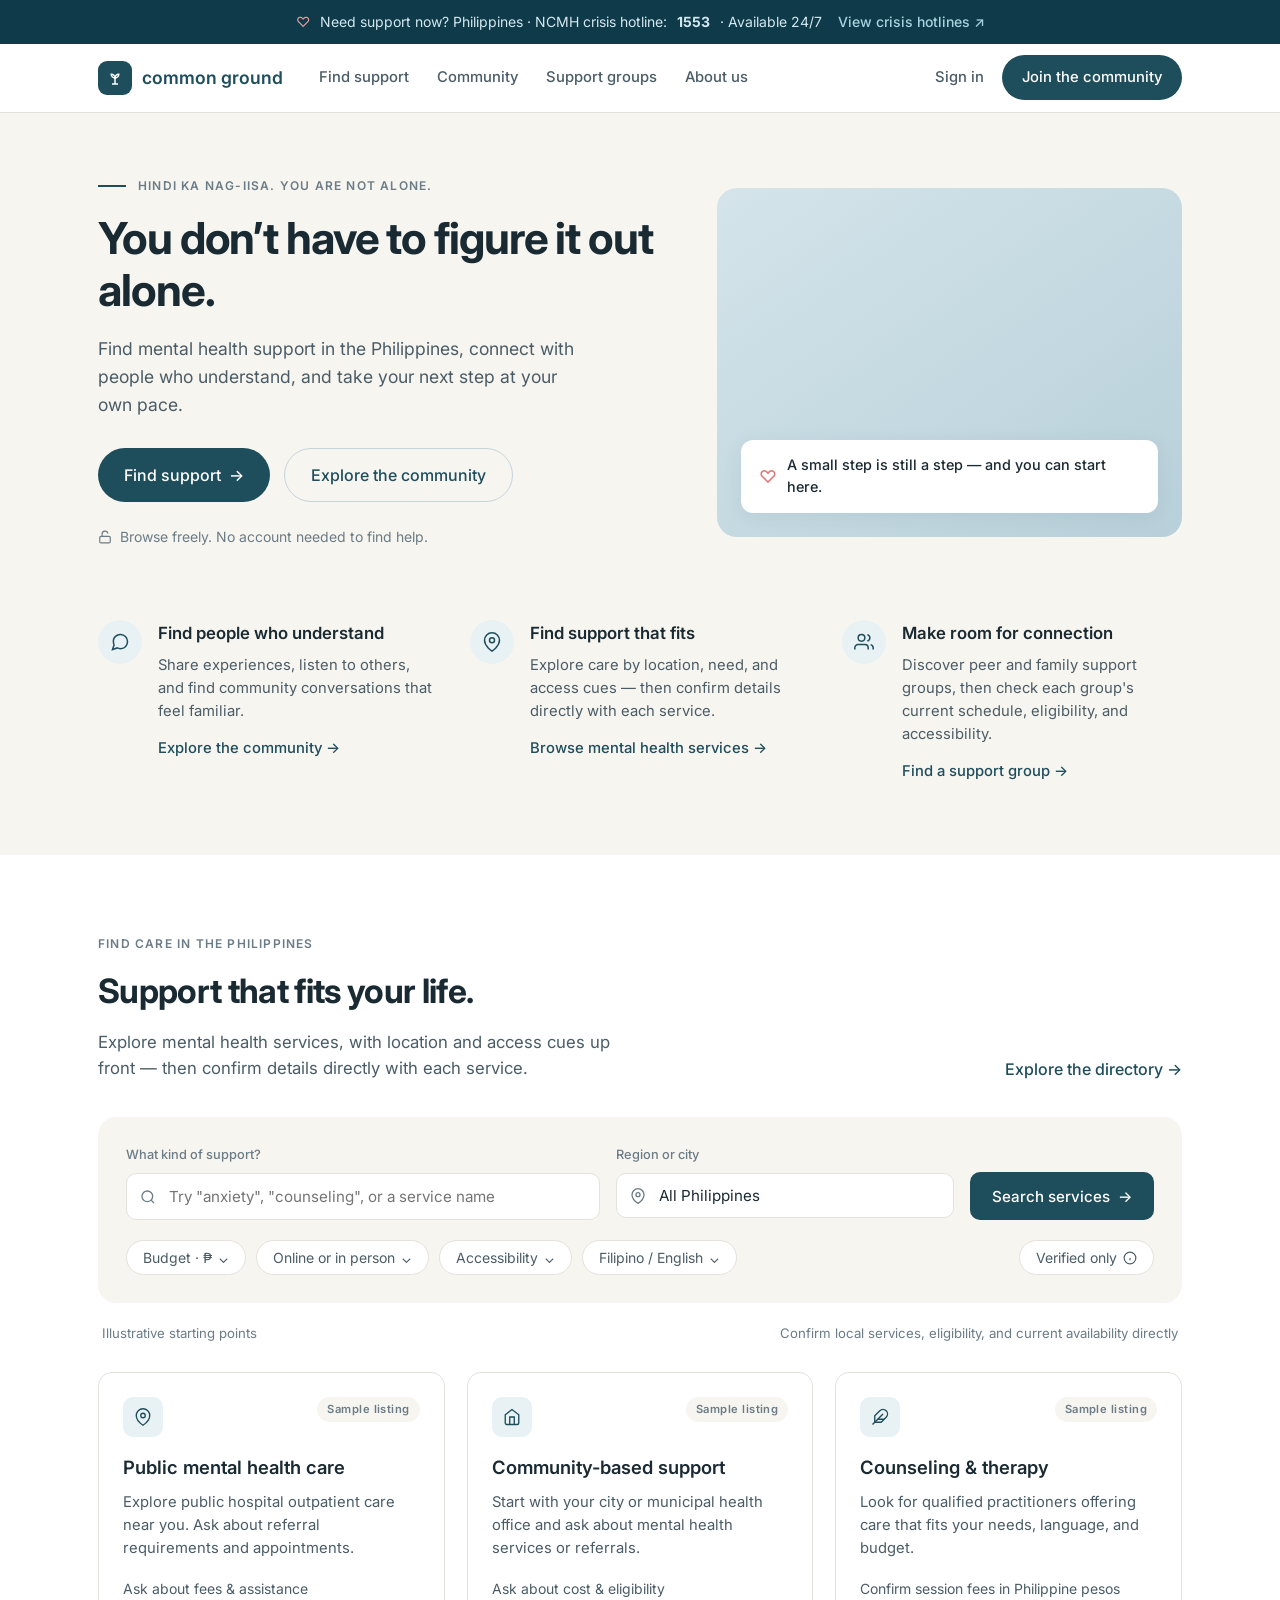
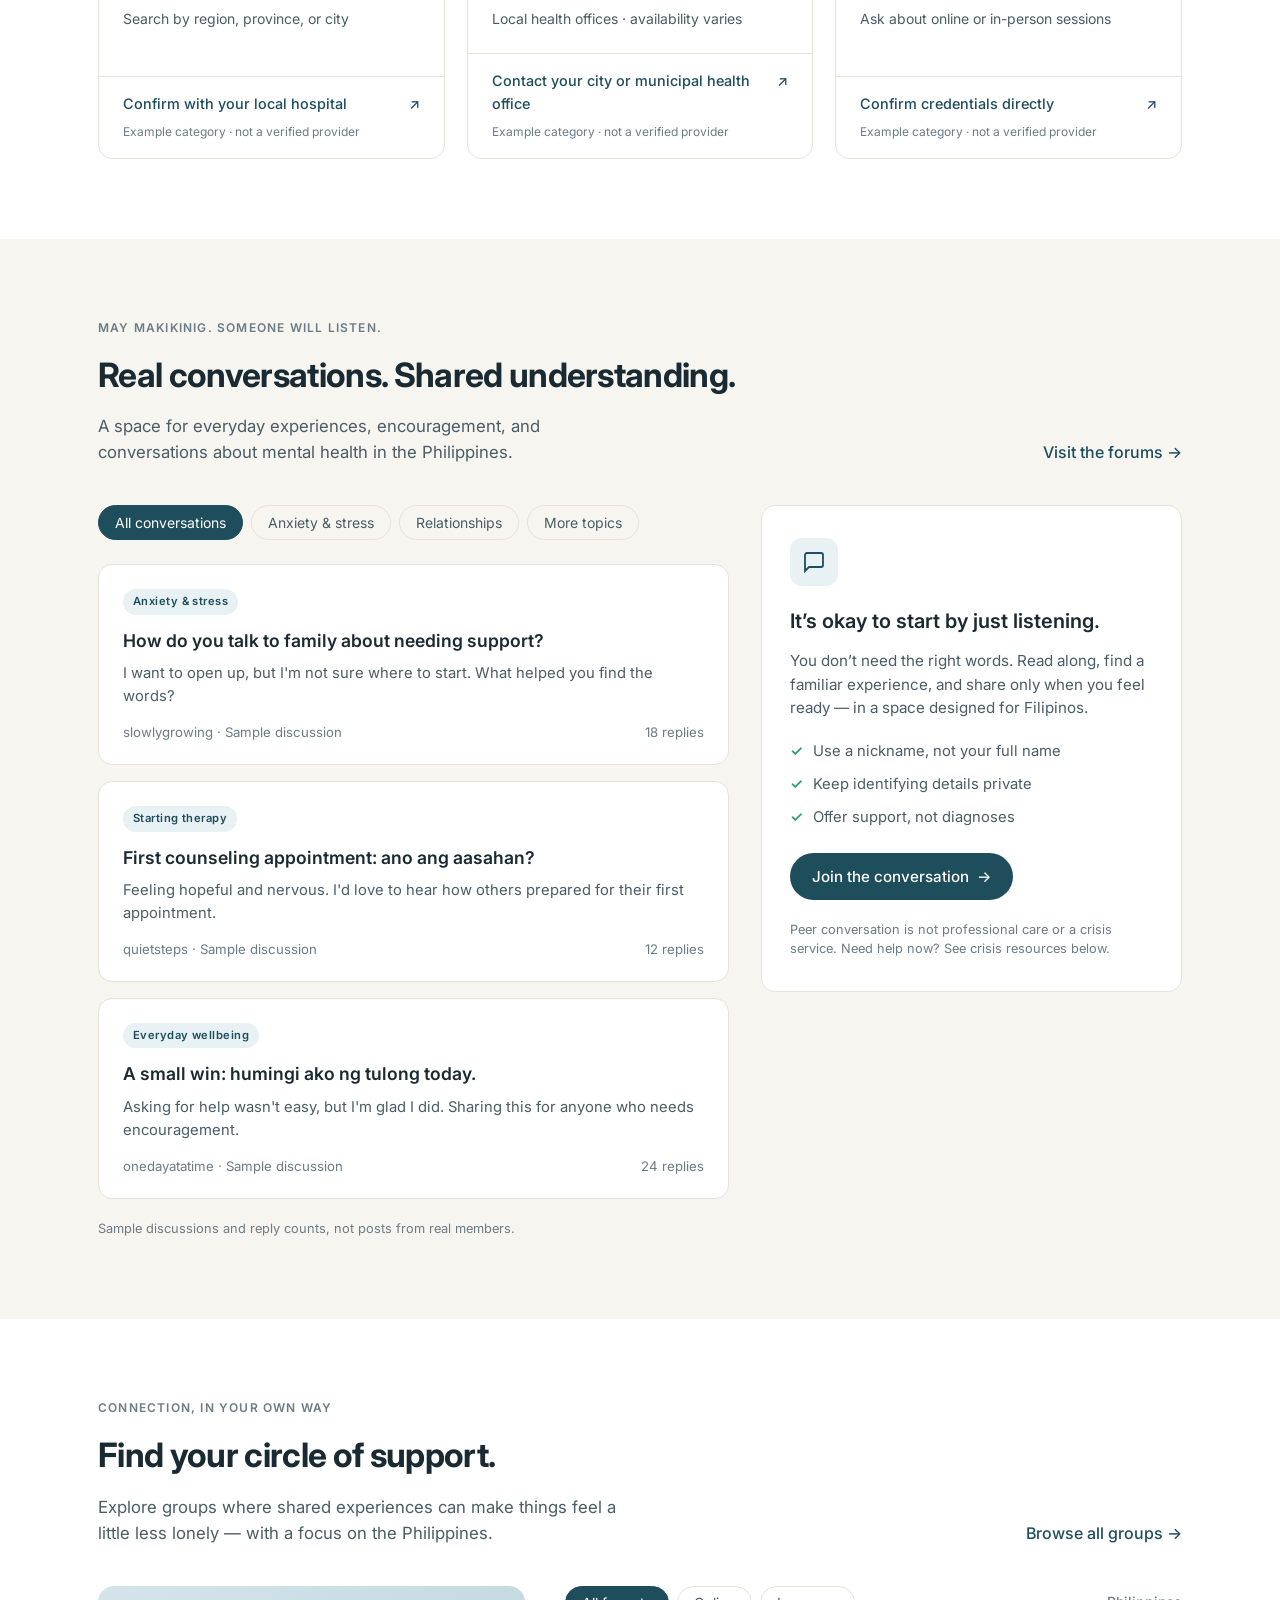
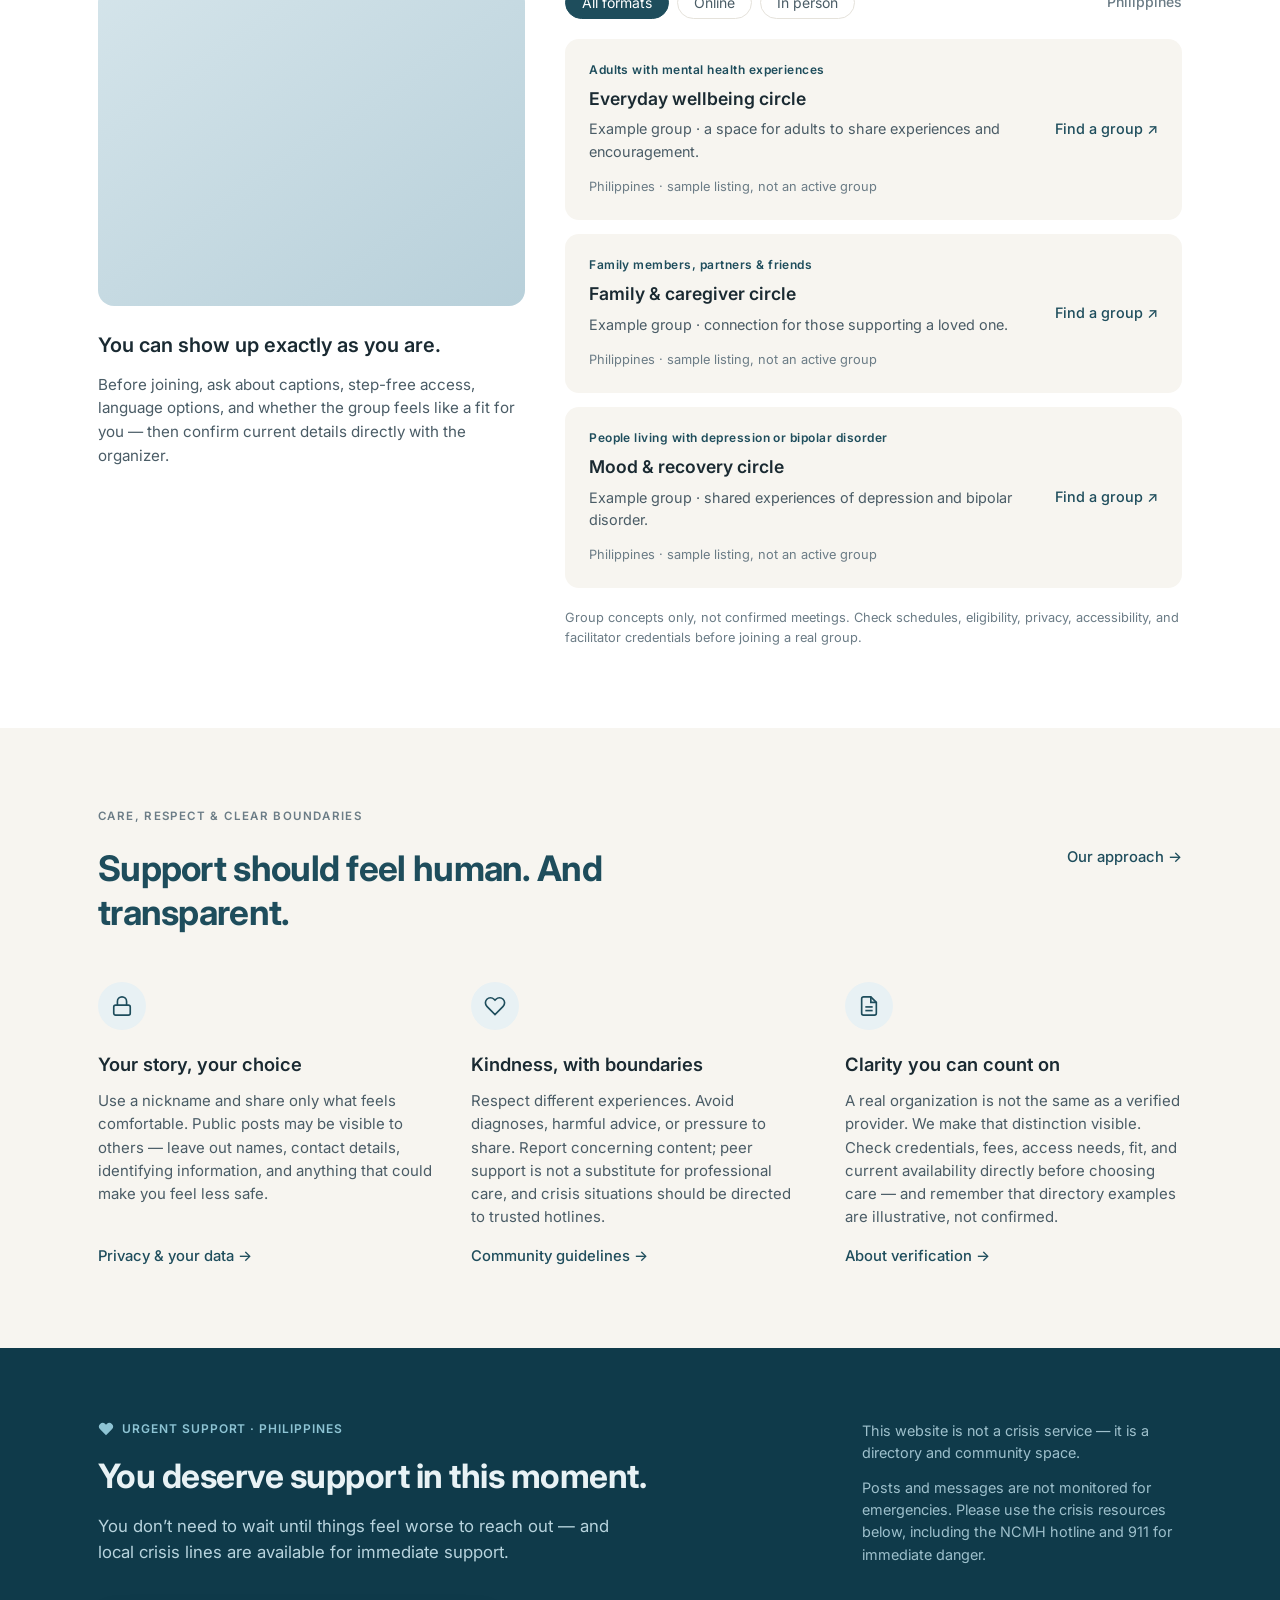
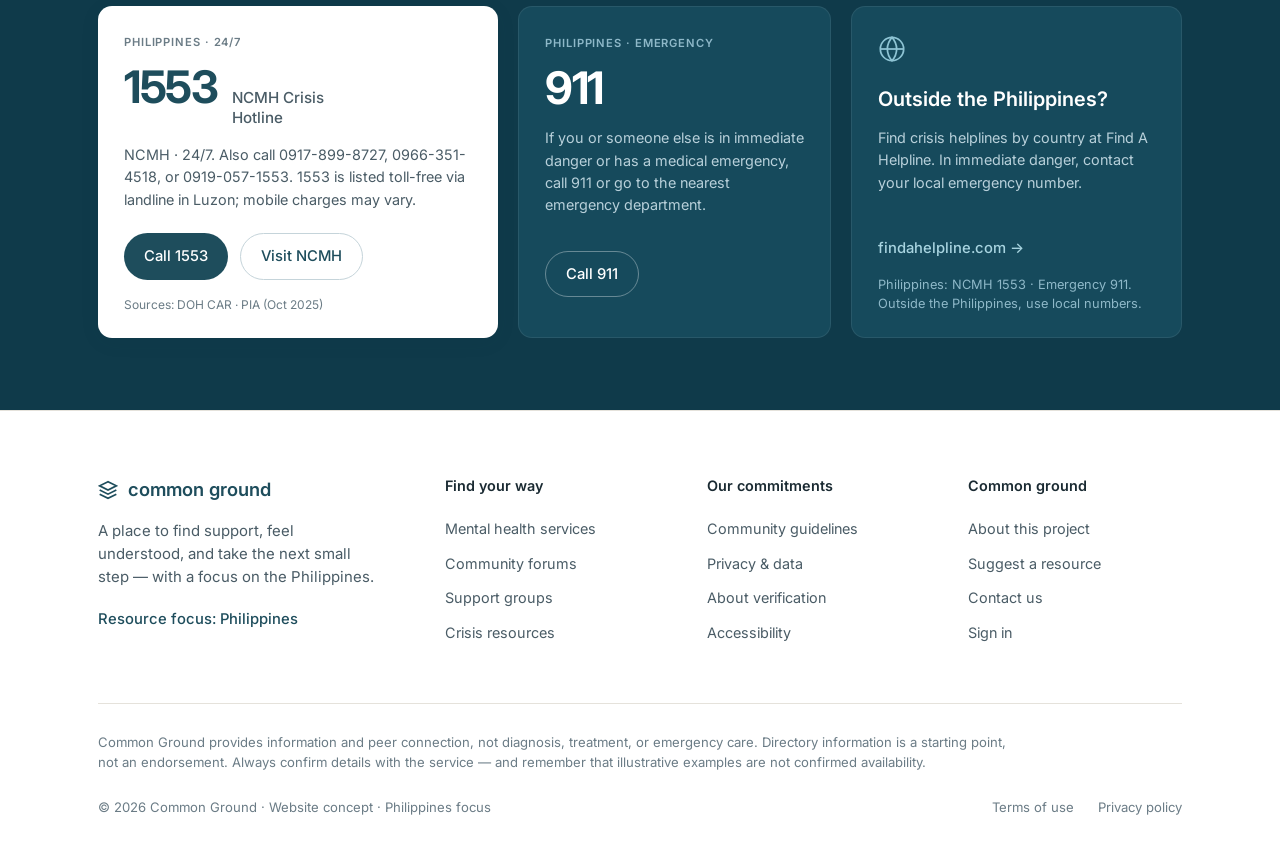
==== index.html @ 6ef9588d "Add files via upload" ====
<!DOCTYPE html>
<html lang="en">
<head>
  <meta charset="UTF-8">
  <meta name="viewport" content="width=device-width, initial-scale=1.0">
  <title>Common Ground – Mental Health Support in the Philippines</title>
  <link rel="preconnect" href="https://fonts.googleapis.com">
  <link rel="preconnect" href="https://fonts.gstatic.com" crossorigin>
  <link href="https://fonts.googleapis.com/css2?family=Inter:wght@400;500;600;700&display=swap" rel="stylesheet">
  <link rel="stylesheet" href="styles.css">
</head>
<body>

  <!-- Top Crisis Banner -->
  <div class="top-banner">
    <span class="heart-icon">♡</span>
    Need support now? Philippines · NCMH crisis hotline: <strong>1553</strong> · Available 24/7
    <a href="#crisis">View crisis hotlines ↗</a>
  </div>

  <!-- Navigation -->
  <header class="navbar">
    <div class="container nav-container">
      <div class="nav-left">
        <a href="#" class="brand">
          <div class="brand-logo">
            <svg width="18" height="18" viewBox="0 0 24 24" fill="none" stroke="white" stroke-width="2">
              <path d="M12 20v-8"/>
              <path d="M12 12c-3 0-5-2.5-5-5 2.5 0 5 2 5 5Z"/>
              <path d="M12 12c3 0 5-2.5 5-5-2.5 0-5 2-5 5Z"/>
              <path d="M8 20h8"/>
            </svg>
          </div>
          <span>common ground</span>
        </a>
        <nav class="nav-links">
          <a href="#support">Find support</a>
          <a href="#community">Community</a>
          <a href="#groups">Support groups</a>
          <a href="#about">About us</a>
        </nav>
      </div>
      <div class="nav-actions">
        <a href="#signin" class="sign-in-link">Sign in</a>
        <a href="#join" class="btn btn-primary">Join the community</a>
      </div>
    </div>
  </header>

  <!-- Hero -->
  <section class="section-cream">
    <div class="container">
      <div class="hero">
        <div class="hero-content">
          <div class="eyebrow-with-line">
            <span class="eyebrow-line"></span>
            HINDI KA NAG-IISA. YOU ARE NOT ALONE.
          </div>
          <h1 class="hero-title">You don’t have to figure it out alone.</h1>
          <p class="hero-subtitle">
            Find mental health support in the Philippines, connect with people who understand, and take your next step at your own pace.
          </p>
          <div class="hero-buttons">
            <a href="#support" class="btn btn-primary btn-large">Find support <span>→</span></a>
            <a href="#community" class="btn btn-ghost btn-large">Explore the community</a>
          </div>
          <div class="privacy-note">
            <svg width="14" height="14" viewBox="0 0 24 24" fill="none" stroke="currentColor" stroke-width="2">
              <rect x="3" y="11" width="18" height="11" rx="2"/>
              <path d="M7 11V7a5 5 0 0 1 9.9-1"/>
            </svg>
            Browse freely. No account needed to find help.
          </div>
        </div>
        <div class="hero-visual">
          <div class="hero-image-wrapper">
            <div class="hero-image-placeholder"></div>
            <div class="floating-badge">
              <span class="badge-heart">♡</span>
              A small step is still a step — and you can start here.
            </div>
          </div>
        </div>
      </div>

      <!-- 3 Feature Pillars -->
      <div class="features-grid">
        <div class="feature-item">
          <div class="circle-icon">
            <svg width="20" height="20" viewBox="0 0 24 24" fill="none" stroke="currentColor" stroke-width="1.8">
              <path d="M21 11.5a8.38 8.38 0 0 1-.9 3.8 8.5 8.5 0 0 1-7.6 4.7 8.38 8.38 0 0 1-3.8-.9L3 21l1.9-5.7a8.38 8.38 0 0 1-.9-3.8 8.5 8.5 0 0 1 4.7-7.6 8.38 8.38 0 0 1 3.8-.9h.5a8.48 8.48 0 0 1 8 8v.5z"/>
            </svg>
          </div>
          <div class="feature-text">
            <h3>Find people who understand</h3>
            <p>Share experiences, listen to others, and find community conversations that feel familiar.</p>
            <a href="#community" class="text-link">Explore the community →</a>
          </div>
        </div>
        <div class="feature-item">
          <div class="circle-icon">
            <svg width="20" height="20" viewBox="0 0 24 24" fill="none" stroke="currentColor" stroke-width="1.8">
              <path d="M21 10c0 7-9 13-9 13s-9-6-9-13a9 9 0 0 1 18 0z"/>
              <circle cx="12" cy="10" r="3"/>
            </svg>
          </div>
          <div class="feature-text">
            <h3>Find support that fits</h3>
            <p>Explore care by location, need, and access cues — then confirm details directly with each service.</p>
            <a href="#support" class="text-link">Browse mental health services →</a>
          </div>
        </div>
        <div class="feature-item">
          <div class="circle-icon">
            <svg width="20" height="20" viewBox="0 0 24 24" fill="none" stroke="currentColor" stroke-width="1.8">
              <path d="M17 21v-2a4 4 0 0 0-4-4H5a4 4 0 0 0-4 4v2"/>
              <circle cx="9" cy="7" r="4"/>
              <path d="M23 21v-2a4 4 0 0 0-3-3.87"/>
              <path d="M16 3.13a4 4 0 0 1 0 7.75"/>
            </svg>
          </div>
          <div class="feature-text">
            <h3>Make room for connection</h3>
            <p>Discover peer and family support groups, then check each group's current schedule, eligibility, and accessibility.</p>
            <a href="#groups" class="text-link">Find a support group →</a>
          </div>
        </div>
      </div>
    </div>
  </section>

  <!-- Care Directory -->
  <section class="care-directory-section" id="support">
    <div class="container">
      <div class="care-header">
        <div class="care-header-text">
          <span class="care-eyebrow">FIND CARE IN THE PHILIPPINES</span>
          <h2 class="care-title">Support that fits your life.</h2>
          <p class="care-subtitle">
            Explore mental health services, with location and access cues up front — then confirm details directly with each service.
          </p>
        </div>
        <a href="#directory" class="care-explore-link">Explore the directory →</a>
      </div>

      <div class="care-search-box">
        <form class="care-search-row">
          <div class="care-input-group">
            <label for="care-query">What kind of support?</label>
            <div class="care-input-wrapper">
              <svg class="care-icon" width="16" height="16" viewBox="0 0 24 24" fill="none" stroke="currentColor" stroke-width="2">
                <circle cx="11" cy="11" r="8"/><line x1="21" y1="21" x2="16.65" y2="16.65"/>
              </svg>
              <input type="text" id="care-query" placeholder='Try "anxiety", "counseling", or a service name'>
            </div>
          </div>
          <div class="care-input-group">
            <label for="care-location">Region or city</label>
            <div class="care-input-wrapper">
              <svg class="care-icon" width="16" height="16" viewBox="0 0 24 24" fill="none" stroke="currentColor" stroke-width="2">
                <path d="M21 10c0 7-9 13-9 13s-9-6-9-13a9 9 0 0 1 18 0z"/><circle cx="12" cy="10" r="3"/>
              </svg>
              <select id="care-location">
                <option value="all">All Philippines</option>
                <option value="ncr">Metro Manila (NCR)</option>
                <option value="car">Cordillera (CAR)</option>
                <option value="cebu">Cebu</option>
                <option value="davao">Davao</option>
              </select>
            </div>
          </div>
          <button type="submit" class="care-submit-btn">Search services <span>→</span></button>
        </form>

        <div class="care-filter-bar">
          <button type="button" class="care-filter-btn">Budget · ₱ <span class="care-chevron">⌄</span></button>
          <button type="button" class="care-filter-btn">Online or in person <span class="care-chevron">⌄</span></button>
          <button type="button" class="care-filter-btn">Accessibility <span class="care-chevron">⌄</span></button>
          <button type="button" class="care-filter-btn">Filipino / English <span class="care-chevron">⌄</span></button>
          <button type="button" class="care-filter-btn care-verified-btn">
            Verified only
            <svg width="14" height="14" viewBox="0 0 24 24" fill="none" stroke="currentColor" stroke-width="2">
              <circle cx="12" cy="12" r="10"/><line x1="12" y1="16" x2="12" y2="12"/><line x1="12" y1="8" x2="12.01" y2="8"/>
            </svg>
          </button>
        </div>
      </div>

      <div class="care-meta-bar">
        <span>Illustrative starting points</span>
        <span>Confirm local services, eligibility, and current availability directly</span>
      </div>

      <div class="care-cards-grid">
        <!-- Card 1 -->
        <article class="care-card">
          <div class="care-card-body">
            <div class="care-card-top">
              <div class="care-card-icon">
                <svg width="18" height="18" viewBox="0 0 24 24" fill="none" stroke="currentColor" stroke-width="1.8">
                  <path d="M21 10c0 7-9 13-9 13s-9-6-9-13a9 9 0 0 1 18 0z"/><circle cx="12" cy="10" r="3"/>
                </svg>
              </div>
              <span class="care-sample-pill">Sample listing</span>
            </div>
            <h3 class="care-card-title">Public mental health care</h3>
            <p class="care-card-desc">Explore public hospital outpatient care near you. Ask about referral requirements and appointments.</p>
            <ul class="care-card-cues">
              <li>Ask about fees &amp; assistance</li>
              <li>Search by region, province, or city</li>
            </ul>
          </div>
          <div class="care-card-footer">
            <a href="#" class="care-card-link"><span>Confirm with your local hospital</span><span>↗</span></a>
            <span class="care-card-disclaimer">Example category · not a verified provider</span>
          </div>
        </article>

        <!-- Card 2 -->
        <article class="care-card">
          <div class="care-card-body">
            <div class="care-card-top">
              <div class="care-card-icon">
                <svg width="18" height="18" viewBox="0 0 24 24" fill="none" stroke="currentColor" stroke-width="1.8">
                  <path d="M3 9l9-7 9 7v11a2 2 0 0 1-2 2H5a2 2 0 0 1-2-2z"/><polyline points="9 22 9 12 15 12 15 22"/>
                </svg>
              </div>
              <span class="care-sample-pill">Sample listing</span>
            </div>
            <h3 class="care-card-title">Community-based support</h3>
            <p class="care-card-desc">Start with your city or municipal health office and ask about mental health services or referrals.</p>
            <ul class="care-card-cues">
              <li>Ask about cost &amp; eligibility</li>
              <li>Local health offices · availability varies</li>
            </ul>
          </div>
          <div class="care-card-footer">
            <a href="#" class="care-card-link"><span>Contact your city or municipal health office</span><span>↗</span></a>
            <span class="care-card-disclaimer">Example category · not a verified provider</span>
          </div>
        </article>

        <!-- Card 3 -->
        <article class="care-card">
          <div class="care-card-body">
            <div class="care-card-top">
              <div class="care-card-icon">
                <svg width="18" height="18" viewBox="0 0 24 24" fill="none" stroke="currentColor" stroke-width="1.8">
                  <path d="M20.24 12.24a6 6 0 0 0-8.49-8.49L5 10.5V19h8.5z"/><line x1="16" y1="8" x2="2" y2="22"/><line x1="17.5" y1="15" x2="9" y2="15"/>
                </svg>
              </div>
              <span class="care-sample-pill">Sample listing</span>
            </div>
            <h3 class="care-card-title">Counseling &amp; therapy</h3>
            <p class="care-card-desc">Look for qualified practitioners offering care that fits your needs, language, and budget.</p>
            <ul class="care-card-cues">
              <li>Confirm session fees in Philippine pesos</li>
              <li>Ask about online or in-person sessions</li>
            </ul>
          </div>
          <div class="care-card-footer">
            <a href="#" class="care-card-link"><span>Confirm credentials directly</span><span>↗</span></a>
            <span class="care-card-disclaimer">Example category · not a verified provider</span>
          </div>
        </article>
      </div>
    </div>
  </section>

  <!-- Community Forums -->
  <section class="forum-section" id="community">
    <div class="container">
      <div class="forum-header">
        <div class="forum-header-text">
          <span class="forum-eyebrow">MAY MAKIKINIG. SOMEONE WILL LISTEN.</span>
          <h2 class="forum-title">Real conversations. Shared understanding.</h2>
          <p class="forum-subtitle">
            A space for everyday experiences, encouragement, and conversations about mental health in the Philippines.
          </p>
        </div>
        <a href="#forums" class="forum-visit-link">Visit the forums →</a>
      </div>

      <div class="forum-grid">
        <div class="forum-feed-col">
          <div class="forum-tabs">
            <button type="button" class="forum-tab active">All conversations</button>
            <button type="button" class="forum-tab">Anxiety &amp; stress</button>
            <button type="button" class="forum-tab">Relationships</button>
            <button type="button" class="forum-tab">More topics</button>
          </div>

          <div class="forum-thread-list">
            <article class="forum-thread">
              <span class="forum-topic-badge">Anxiety &amp; stress</span>
              <h3 class="forum-thread-title"><a href="#">How do you talk to family about needing support?</a></h3>
              <p class="forum-thread-excerpt">I want to open up, but I'm not sure where to start. What helped you find the words?</p>
              <div class="forum-thread-meta">
                <span>slowlygrowing · Sample discussion</span>
                <span class="forum-replies">18 replies</span>
              </div>
            </article>

            <article class="forum-thread">
              <span class="forum-topic-badge">Starting therapy</span>
              <h3 class="forum-thread-title"><a href="#">First counseling appointment: ano ang aasahan?</a></h3>
              <p class="forum-thread-excerpt">Feeling hopeful and nervous. I'd love to hear how others prepared for their first appointment.</p>
              <div class="forum-thread-meta">
                <span>quietsteps · Sample discussion</span>
                <span class="forum-replies">12 replies</span>
              </div>
            </article>

            <article class="forum-thread">
              <span class="forum-topic-badge">Everyday wellbeing</span>
              <h3 class="forum-thread-title"><a href="#">A small win: humingi ako ng tulong today.</a></h3>
              <p class="forum-thread-excerpt">Asking for help wasn't easy, but I'm glad I did. Sharing this for anyone who needs encouragement.</p>
              <div class="forum-thread-meta">
                <span>onedayatatime · Sample discussion</span>
                <span class="forum-replies">24 replies</span>
              </div>
            </article>
          </div>
          <p class="forum-footnote">Sample discussions and reply counts, not posts from real members.</p>
        </div>

        <aside class="forum-sidebar-card">
          <div class="forum-sidebar-icon">
            <svg width="24" height="24" viewBox="0 0 24 24" fill="none" stroke="currentColor" stroke-width="1.8">
              <path d="M21 15a2 2 0 0 1-2 2H7l-4 4V5a2 2 0 0 1 2-2h14a2 2 0 0 1 2 2z"/>
            </svg>
          </div>
          <h3 class="forum-sidebar-title">It’s okay to start by just listening.</h3>
          <p class="forum-sidebar-desc">
            You don’t need the right words. Read along, find a familiar experience, and share only when you feel ready — in a space designed for Filipinos.
          </p>
          <ul class="forum-checklist">
            <li><span class="forum-check">✓</span> Use a nickname, not your full name</li>
            <li><span class="forum-check">✓</span> Keep identifying details private</li>
            <li><span class="forum-check">✓</span> Offer support, not diagnoses</li>
          </ul>
          <a href="#join-conversation" class="forum-cta-btn">Join the conversation <span>→</span></a>
          <p class="forum-sidebar-disclaimer">
            Peer conversation is not professional care or a crisis service. Need help now? See crisis resources below.
          </p>
        </aside>
      </div>
    </div>
  </section>

  <!-- Support Groups -->
  <section class="groups-section" id="groups">
    <div class="container">
      <div class="groups-header">
        <div class="groups-header-text">
          <span class="groups-eyebrow">CONNECTION, IN YOUR OWN WAY</span>
          <h2 class="groups-title">Find your circle of support.</h2>
          <p class="groups-subtitle">
            Explore groups where shared experiences can make things feel a little less lonely — with a focus on the Philippines.
          </p>
        </div>
        <a href="#all-groups" class="groups-browse-link">Browse all groups →</a>
      </div>

      <div class="groups-grid">
        <aside class="groups-sidebar">
          <div class="groups-photo-wrapper">
            <div class="groups-photo-placeholder"></div>
          </div>
          <h3 class="groups-sidebar-title">You can show up exactly as you are.</h3>
          <p class="groups-sidebar-desc">
            Before joining, ask about captions, step-free access, language options, and whether the group feels like a fit for you — then confirm current details directly with the organizer.
          </p>
        </aside>

        <div class="groups-list-col">
          <div class="groups-filter-bar">
            <div class="groups-tabs">
              <button type="button" class="groups-tab active">All formats</button>
              <button type="button" class="groups-tab">Online</button>
              <button type="button" class="groups-tab">In person</button>
            </div>
            <span class="groups-region-label">Philippines</span>
          </div>

          <div class="groups-cards-stack">
            <article class="groups-card">
              <div class="groups-card-info">
                <span class="groups-audience">Adults with mental health experiences</span>
                <h4 class="groups-card-title">Everyday wellbeing circle</h4>
                <p class="groups-card-desc">Example group · a space for adults to share experiences and encouragement.</p>
                <span class="groups-card-meta">Philippines · sample listing, not an active group</span>
              </div>
              <a href="#" class="groups-card-link">Find a group ↗</a>
            </article>

            <article class="groups-card">
              <div class="groups-card-info">
                <span class="groups-audience">Family members, partners &amp; friends</span>
                <h4 class="groups-card-title">Family &amp; caregiver circle</h4>
                <p class="groups-card-desc">Example group · connection for those supporting a loved one.</p>
                <span class="groups-card-meta">Philippines · sample listing, not an active group</span>
              </div>
              <a href="#" class="groups-card-link">Find a group ↗</a>
            </article>

            <article class="groups-card">
              <div class="groups-card-info">
                <span class="groups-audience">People living with depression or bipolar disorder</span>
                <h4 class="groups-card-title">Mood &amp; recovery circle</h4>
                <p class="groups-card-desc">Example group · shared experiences of depression and bipolar disorder.</p>
                <span class="groups-card-meta">Philippines · sample listing, not an active group</span>
              </div>
              <a href="#" class="groups-card-link">Find a group ↗</a>
            </article>
          </div>
          <p class="groups-footnote">
            Group concepts only, not confirmed meetings. Check schedules, eligibility, privacy, accessibility, and facilitator credentials before joining a real group.
          </p>
        </div>
      </div>
    </div>
  </section>

  <!-- Principles Section (from original design) -->
  <section class="principles-section" id="about">
    <div class="container">
      <p class="eyebrow">CARE, RESPECT &amp; CLEAR BOUNDARIES</p>
      <div class="principles-header">
        <h2>Support should feel human. And transparent.</h2>
        <a href="#" class="text-link">Our approach →</a>
      </div>

      <div class="principles-grid">
        <article class="principle">
          <div class="icon-circle">
            <svg width="22" height="22" viewBox="0 0 24 24" fill="none" stroke="currentColor" stroke-width="1.8">
              <rect x="3" y="11" width="18" height="11" rx="2"/><path d="M7 11V7a5 5 0 0 1 10 0v4"/>
            </svg>
          </div>
          <h3>Your story, your choice</h3>
          <p>Use a nickname and share only what feels comfortable. Public posts may be visible to others — leave out names, contact details, identifying information, and anything that could make you feel less safe.</p>
          <a href="#" class="text-link">Privacy &amp; your data →</a>
        </article>

        <article class="principle">
          <div class="icon-circle">
            <svg width="22" height="22" viewBox="0 0 24 24" fill="none" stroke="currentColor" stroke-width="1.8">
              <path d="M20.84 4.61a5.5 5.5 0 0 0-7.78 0L12 5.67l-1.06-1.06a5.5 5.5 0 0 0-7.78 7.78l1.06 1.06L12 21.23l7.78-7.78 1.06-1.06a5.5 5.5 0 0 0 0-7.78z"/>
            </svg>
          </div>
          <h3>Kindness, with boundaries</h3>
          <p>Respect different experiences. Avoid diagnoses, harmful advice, or pressure to share. Report concerning content; peer support is not a substitute for professional care, and crisis situations should be directed to trusted hotlines.</p>
          <a href="#" class="text-link">Community guidelines →</a>
        </article>

        <article class="principle">
          <div class="icon-circle">
            <svg width="22" height="22" viewBox="0 0 24 24" fill="none" stroke="currentColor" stroke-width="1.8">
              <path d="M14 2H6a2 2 0 0 0-2 2v16a2 2 0 0 0 2 2h12a2 2 0 0 0 2-2V8z"/><polyline points="14 2 14 8 20 8"/><line x1="16" y1="13" x2="8" y2="13"/><line x1="16" y1="17" x2="8" y2="17"/>
            </svg>
          </div>
          <h3>Clarity you can count on</h3>
          <p>A real organization is not the same as a verified provider. We make that distinction visible. Check credentials, fees, access needs, fit, and current availability directly before choosing care — and remember that directory examples are illustrative, not confirmed.</p>
          <a href="#" class="text-link">About verification →</a>
        </article>
      </div>
    </div>
  </section>

  <!-- Urgent Support / Crisis -->
  <section class="urgent" id="crisis">
    <div class="container">
      <div class="urgent-header">
        <div class="urgent-left">
          <p class="urgent-label">
            <svg width="16" height="16" viewBox="0 0 24 24" fill="currentColor">
              <path d="M20.84 4.61a5.5 5.5 0 0 0-7.78 0L12 5.67l-1.06-1.06a5.5 5.5 0 0 0-7.78 7.78l1.06 1.06L12 21.23l7.78-7.78 1.06-1.06a5.5 5.5 0 0 0 0-7.78z"/>
            </svg>
            URGENT SUPPORT · PHILIPPINES
          </p>
          <h2>You deserve support in this moment.</h2>
          <p class="urgent-desc">You don’t need to wait until things feel worse to reach out — and local crisis lines are available for immediate support.</p>
        </div>
        <div class="urgent-right">
          <p>This website is not a crisis service — it is a directory and community space.</p>
          <p>Posts and messages are not monitored for emergencies. Please use the crisis resources below, including the NCMH hotline and 911 for immediate danger.</p>
        </div>
      </div>

      <div class="support-cards">
        <div class="support-card light">
          <p class="card-label">PHILIPPINES · 24/7</p>
          <div class="hotline-number">
            <span class="number">1553</span>
            <span class="label">NCMH Crisis<br>Hotline</span>
          </div>
          <p class="card-detail">
            NCMH · 24/7. Also call 0917-899-8727, 0966-351-4518, or 0919-057-1553. 1553 is listed toll-free via landline in Luzon; mobile charges may vary.
          </p>
          <div class="card-actions">
            <a href="tel:1553" class="btn btn-primary">Call 1553</a>
            <a href="#" class="btn btn-secondary">Visit NCMH</a>
          </div>
          <p class="source">Sources: DOH CAR · PIA (Oct 2025)</p>
        </div>

        <div class="support-card dark">
          <p class="card-label">PHILIPPINES · EMERGENCY</p>
          <div class="hotline-number">
            <span class="number">911</span>
          </div>
          <p class="card-detail">
            If you or someone else is in immediate danger or has a medical emergency, call 911 or go to the nearest emergency department.
          </p>
          <div class="card-actions">
            <a href="tel:911" class="btn btn-outline">Call 911</a>
          </div>
        </div>

        <div class="support-card dark">
          <div class="globe-icon">
            <svg width="28" height="28" viewBox="0 0 24 24" fill="none" stroke="currentColor" stroke-width="1.5">
              <circle cx="12" cy="12" r="10"/><line x1="2" y1="12" x2="22" y2="12"/>
              <path d="M12 2a15.3 15.3 0 0 1 4 10 15.3 15.3 0 0 1-4 10 15.3 15.3 0 0 1-4-10 15.3 15.3 0 0 1 4-10z"/>
            </svg>
          </div>
          <h3>Outside the Philippines?</h3>
          <p class="card-detail">
            Find crisis helplines by country at Find A Helpline. In immediate danger, contact your local emergency number.
          </p>
          <a href="https://findahelpline.com" class="text-link light" target="_blank" rel="noopener">findahelpline.com →</a>
          <p class="card-note">Philippines: NCMH 1553 · Emergency 911. Outside the Philippines, use local numbers.</p>
        </div>
      </div>
    </div>
  </section>

  <!-- Footer -->
  <footer class="footer">
    <div class="container">
      <div class="footer-grid">
        <div class="footer-brand">
          <div class="logo">
            <svg width="20" height="20" viewBox="0 0 24 24" fill="none" stroke="currentColor" stroke-width="2">
              <path d="M12 2L2 7l10 5 10-5-10-5z"/><path d="M2 17l10 5 10-5"/><path d="M2 12l10 5 10-5"/>
            </svg>
            <span>common ground</span>
          </div>
          <p>A place to find support, feel understood, and take the next small step — with a focus on the Philippines.</p>
          <a href="#" class="text-link">Resource focus: Philippines</a>
        </div>

        <div class="footer-col">
          <h4>Find your way</h4>
          <ul>
            <li><a href="#support">Mental health services</a></li>
            <li><a href="#community">Community forums</a></li>
            <li><a href="#groups">Support groups</a></li>
            <li><a href="#crisis">Crisis resources</a></li>
          </ul>
        </div>

        <div class="footer-col">
          <h4>Our commitments</h4>
          <ul>
            <li><a href="#">Community guidelines</a></li>
            <li><a href="#">Privacy &amp; data</a></li>
            <li><a href="#">About verification</a></li>
            <li><a href="#">Accessibility</a></li>
          </ul>
        </div>

        <div class="footer-col">
          <h4>Common ground</h4>
          <ul>
            <li><a href="#about">About this project</a></li>
            <li><a href="#">Suggest a resource</a></li>
            <li><a href="#">Contact us</a></li>
            <li><a href="#signin">Sign in</a></li>
          </ul>
        </div>
      </div>

      <div class="footer-bottom">
        <p class="disclaimer">
          Common Ground provides information and peer connection, not diagnosis, treatment, or emergency care. Directory information is a starting point, not an endorsement. Always confirm details with the service — and remember that illustrative examples are not confirmed availability.
        </p>
        <div class="footer-meta">
          <p>© 2026 Common Ground · Website concept · Philippines focus</p>
          <div class="footer-links">
            <a href="#">Terms of use</a>
            <a href="#">Privacy policy</a>
          </div>
        </div>
      </div>
    </div>
  </footer>

</body>
</html>
---- styles.css ----
/* ===== Base & Reset ===== */
*,
*::before,
*::after {
  box-sizing: border-box;
  margin: 0;
  padding: 0;
}

:root {
  --cream: #f7f5f0;
  --cream-dark: #f0ede6;
  --white: #ffffff;
  --text: #1a2a32;
  --text-secondary: #4a5c66;
  --text-muted: #6b7c86;
  --accent: #1e4d5c;
  --accent-dark: #163a45;
  --accent-light: #e8f1f4;
  --urgent-bg: #0f3a4a;
  --urgent-card: #164a5c;
  --border: #e5e2db;
  --radius: 14px;
  --radius-sm: 10px;
  --shadow: 0 4px 20px rgba(15, 58, 74, 0.07);
  --shadow-sm: 0 2px 10px rgba(15, 58, 74, 0.05);
}

html {
  font-size: 16px;
  scroll-behavior: smooth;
}

body {
  font-family: 'Inter', -apple-system, BlinkMacSystemFont, 'Segoe UI', Roboto, sans-serif;
  color: var(--text);
  background: var(--white);
  line-height: 1.55;
  -webkit-font-smoothing: antialiased;
}

a {
  color: inherit;
  text-decoration: none;
}

ul {
  list-style: none;
}

img {
  max-width: 100%;
  display: block;
}

.container {
  max-width: 1140px;
  margin: 0 auto;
  padding: 0 28px;
}

/* ===== Buttons & Links ===== */
.btn {
  display: inline-flex;
  align-items: center;
  gap: 8px;
  padding: 11px 20px;
  border-radius: 999px;
  font-size: 0.925rem;
  font-weight: 500;
  border: none;
  cursor: pointer;
  transition: all 0.2s ease;
}

.btn-primary {
  background: var(--accent);
  color: white;
}

.btn-primary:hover {
  background: var(--accent-dark);
}

.btn-ghost {
  background: transparent;
  color: var(--accent);
  border: 1.5px solid #c5d4da;
}

.btn-ghost:hover {
  background: var(--accent-light);
  border-color: var(--accent);
}

.btn-large {
  padding: 14px 26px;
  font-size: 1rem;
}

.btn-secondary {
  background: transparent;
  color: var(--accent);
  border: 1.5px solid #c5d4da;
}

.btn-secondary:hover {
  background: #f0f6f8;
  border-color: var(--accent);
}

.btn-outline {
  background: transparent;
  color: white;
  border: 1.5px solid rgba(255, 255, 255, 0.35);
}

.btn-outline:hover {
  background: rgba(255, 255, 255, 0.1);
  border-color: rgba(255, 255, 255, 0.55);
}

.text-link {
  font-size: 0.925rem;
  font-weight: 500;
  color: var(--accent);
  transition: opacity 0.2s;
}

.text-link:hover {
  opacity: 0.75;
}

.text-link.light {
  color: #a8d4e0;
}

/* ===== Top Banner ===== */
.top-banner {
  background: var(--urgent-bg);
  color: #d4e8ef;
  font-size: 0.875rem;
  padding: 11px 20px;
  text-align: center;
  display: flex;
  align-items: center;
  justify-content: center;
  gap: 10px;
  flex-wrap: wrap;
}

.top-banner .heart-icon {
  color: #f0a0a0;
}

.top-banner a {
  color: #a8d4e0;
  font-weight: 500;
  margin-left: 6px;
}

.top-banner a:hover {
  text-decoration: underline;
}

/* ===== Navbar ===== */
.navbar {
  background: var(--white);
  border-bottom: 1px solid var(--border);
  position: sticky;
  top: 0;
  z-index: 100;
}

.nav-container {
  display: flex;
  align-items: center;
  justify-content: space-between;
  height: 68px;
}

.nav-left {
  display: flex;
  align-items: center;
  gap: 36px;
}

.brand {
  display: flex;
  align-items: center;
  gap: 10px;
  font-weight: 600;
  font-size: 1.1rem;
  color: var(--accent);
}

.brand-logo {
  width: 34px;
  height: 34px;
  background: var(--accent);
  border-radius: 9px;
  display: flex;
  align-items: center;
  justify-content: center;
}

.nav-links {
  display: flex;
  gap: 28px;
}

.nav-links a {
  font-size: 0.925rem;
  color: var(--text-secondary);
  font-weight: 500;
  transition: color 0.2s;
}

.nav-links a:hover {
  color: var(--accent);
}

.nav-actions {
  display: flex;
  align-items: center;
  gap: 18px;
}

.sign-in-link {
  font-size: 0.925rem;
  font-weight: 500;
  color: var(--text-secondary);
}

.sign-in-link:hover {
  color: var(--accent);
}

/* ===== Hero Section ===== */
.section-cream {
  background: var(--cream);
  padding: 64px 0 72px;
}

.hero {
  display: grid;
  grid-template-columns: 1.15fr 0.95fr;
  gap: 56px;
  align-items: center;
  margin-bottom: 72px;
}

.eyebrow-with-line {
  display: flex;
  align-items: center;
  gap: 12px;
  font-size: 0.75rem;
  font-weight: 600;
  letter-spacing: 0.1em;
  color: var(--text-muted);
  margin-bottom: 18px;
}

.eyebrow-line {
  width: 28px;
  height: 2px;
  background: var(--accent);
}

.hero-title {
  font-size: 2.75rem;
  font-weight: 700;
  line-height: 1.18;
  letter-spacing: -0.025em;
  color: var(--text);
  margin-bottom: 18px;
}

.hero-subtitle {
  font-size: 1.1rem;
  color: var(--text-secondary);
  max-width: 480px;
  margin-bottom: 28px;
  line-height: 1.6;
}

.hero-buttons {
  display: flex;
  gap: 14px;
  margin-bottom: 24px;
  flex-wrap: wrap;
}

.privacy-note {
  display: flex;
  align-items: center;
  gap: 8px;
  font-size: 0.875rem;
  color: var(--text-muted);
}

.hero-visual {
  position: relative;
}

.hero-image-wrapper {
  position: relative;
}

.hero-image-placeholder {
  width: 100%;
  aspect-ratio: 4/3;
  background: linear-gradient(145deg, #d4e4ea, #b8d0da);
  border-radius: 20px;
}

.floating-badge {
  position: absolute;
  bottom: 24px;
  left: 24px;
  right: 24px;
  background: white;
  padding: 14px 18px;
  border-radius: 12px;
  font-size: 0.9rem;
  font-weight: 500;
  color: var(--text);
  box-shadow: var(--shadow);
  display: flex;
  align-items: center;
  gap: 10px;
}

.badge-heart {
  color: #e07a7a;
  font-size: 1.1rem;
}

/* Features Grid */
.features-grid {
  display: grid;
  grid-template-columns: repeat(3, 1fr);
  gap: 32px;
}

.feature-item {
  display: flex;
  gap: 16px;
}

.circle-icon {
  width: 44px;
  height: 44px;
  min-width: 44px;
  border-radius: 50%;
  background: var(--accent-light);
  color: var(--accent);
  display: flex;
  align-items: center;
  justify-content: center;
}

.feature-text h3 {
  font-size: 1.05rem;
  font-weight: 600;
  margin-bottom: 8px;
}

.feature-text p {
  font-size: 0.925rem;
  color: var(--text-secondary);
  margin-bottom: 12px;
}

/* ===== Care Directory ===== */
.care-directory-section {
  padding: 80px 0;
  background: var(--white);
}

.care-header {
  display: flex;
  justify-content: space-between;
  align-items: flex-end;
  gap: 40px;
  margin-bottom: 36px;
}

.care-eyebrow {
  font-size: 0.75rem;
  font-weight: 600;
  letter-spacing: 0.1em;
  color: var(--text-muted);
  display: block;
  margin-bottom: 12px;
}

.care-title {
  font-size: 2.1rem;
  font-weight: 700;
  letter-spacing: -0.02em;
  margin-bottom: 12px;
}

.care-subtitle {
  font-size: 1.05rem;
  color: var(--text-secondary);
  max-width: 520px;
}

.care-explore-link {
  font-weight: 500;
  color: var(--accent);
  white-space: nowrap;
}

.care-search-box {
  background: var(--cream);
  border-radius: 18px;
  padding: 28px;
  margin-bottom: 20px;
}

.care-search-row {
  display: grid;
  grid-template-columns: 1.4fr 1fr auto;
  gap: 16px;
  margin-bottom: 20px;
}

.care-input-group label {
  display: block;
  font-size: 0.8rem;
  font-weight: 500;
  color: var(--text-muted);
  margin-bottom: 8px;
}

.care-input-wrapper {
  position: relative;
}

.care-icon {
  position: absolute;
  left: 14px;
  top: 50%;
  transform: translateY(-50%);
  color: var(--text-muted);
  pointer-events: none;
}

.care-input-wrapper input,
.care-input-wrapper select {
  width: 100%;
  padding: 13px 14px 13px 42px;
  border: 1.5px solid var(--border);
  border-radius: 10px;
  font-size: 0.95rem;
  font-family: inherit;
  background: white;
  color: var(--text);
  appearance: none;
}

.care-input-wrapper input:focus,
.care-input-wrapper select:focus {
  outline: none;
  border-color: var(--accent);
}

.care-submit-btn {
  align-self: end;
  background: var(--accent);
  color: white;
  border: none;
  border-radius: 10px;
  padding: 13px 22px;
  font-size: 0.95rem;
  font-weight: 500;
  font-family: inherit;
  cursor: pointer;
  display: flex;
  align-items: center;
  gap: 8px;
  white-space: nowrap;
  height: 48px;
}

.care-submit-btn:hover {
  background: var(--accent-dark);
}

.care-filter-bar {
  display: flex;
  flex-wrap: wrap;
  gap: 10px;
}

.care-filter-btn {
  background: white;
  border: 1.5px solid var(--border);
  border-radius: 999px;
  padding: 8px 16px;
  font-size: 0.875rem;
  font-family: inherit;
  color: var(--text-secondary);
  cursor: pointer;
  display: flex;
  align-items: center;
  gap: 6px;
  transition: all 0.2s;
}

.care-filter-btn:hover {
  border-color: var(--accent);
  color: var(--accent);
}

.care-verified-btn {
  margin-left: auto;
}

.care-meta-bar {
  display: flex;
  justify-content: space-between;
  font-size: 0.825rem;
  color: var(--text-muted);
  margin-bottom: 28px;
  padding: 0 4px;
}

.care-cards-grid {
  display: grid;
  grid-template-columns: repeat(3, 1fr);
  gap: 22px;
}

.care-card {
  background: var(--white);
  border: 1.5px solid var(--border);
  border-radius: var(--radius);
  display: flex;
  flex-direction: column;
  overflow: hidden;
  transition: box-shadow 0.2s;
}

.care-card:hover {
  box-shadow: var(--shadow);
}

.care-card-body {
  padding: 24px;
  flex-grow: 1;
}

.care-card-top {
  display: flex;
  justify-content: space-between;
  align-items: flex-start;
  margin-bottom: 16px;
}

.care-card-icon {
  width: 40px;
  height: 40px;
  border-radius: 10px;
  background: var(--accent-light);
  color: var(--accent);
  display: flex;
  align-items: center;
  justify-content: center;
}

.care-sample-pill {
  font-size: 0.7rem;
  font-weight: 600;
  letter-spacing: 0.04em;
  color: var(--text-muted);
  background: var(--cream);
  padding: 4px 10px;
  border-radius: 999px;
}

.care-card-title {
  font-size: 1.15rem;
  font-weight: 600;
  margin-bottom: 10px;
}

.care-card-desc {
  font-size: 0.925rem;
  color: var(--text-secondary);
  margin-bottom: 18px;
}

.care-card-cues {
  display: flex;
  flex-direction: column;
  gap: 8px;
}

.care-card-cues li {
  font-size: 0.875rem;
  color: var(--text-secondary);
  display: flex;
  align-items: center;
  gap: 8px;
}

.care-card-footer {
  border-top: 1px solid var(--border);
  padding: 16px 24px;
  display: flex;
  flex-direction: column;
  gap: 8px;
}

.care-card-link {
  display: flex;
  justify-content: space-between;
  font-size: 0.9rem;
  font-weight: 500;
  color: var(--accent);
}

.care-card-disclaimer {
  font-size: 0.75rem;
  color: var(--text-muted);
}

/* ===== Forum Section ===== */
.forum-section {
  padding: 80px 0;
  background: var(--cream);
}

.forum-header {
  display: flex;
  justify-content: space-between;
  align-items: flex-end;
  gap: 40px;
  margin-bottom: 40px;
}

.forum-eyebrow {
  font-size: 0.75rem;
  font-weight: 600;
  letter-spacing: 0.1em;
  color: var(--text-muted);
  display: block;
  margin-bottom: 12px;
}

.forum-title {
  font-size: 2.1rem;
  font-weight: 700;
  letter-spacing: -0.02em;
  margin-bottom: 12px;
}

.forum-subtitle {
  font-size: 1.05rem;
  color: var(--text-secondary);
  max-width: 520px;
}

.forum-visit-link {
  font-weight: 500;
  color: var(--accent);
  white-space: nowrap;
}

.forum-grid {
  display: grid;
  grid-template-columns: 1.5fr 1fr;
  gap: 32px;
}

.forum-tabs {
  display: flex;
  gap: 8px;
  margin-bottom: 24px;
  flex-wrap: wrap;
}

.forum-tab {
  background: transparent;
  border: 1.5px solid var(--border);
  border-radius: 999px;
  padding: 8px 16px;
  font-size: 0.875rem;
  font-family: inherit;
  color: var(--text-secondary);
  cursor: pointer;
  transition: all 0.2s;
}

.forum-tab.active,
.forum-tab:hover {
  background: var(--accent);
  color: white;
  border-color: var(--accent);
}

.forum-thread-list {
  display: flex;
  flex-direction: column;
  gap: 16px;
}

.forum-thread {
  background: white;
  border-radius: var(--radius);
  padding: 22px 24px;
  border: 1px solid var(--border);
}

.forum-topic-badge {
  font-size: 0.7rem;
  font-weight: 600;
  letter-spacing: 0.04em;
  color: var(--accent);
  background: var(--accent-light);
  padding: 4px 10px;
  border-radius: 999px;
  display: inline-block;
  margin-bottom: 12px;
}

.forum-thread-title {
  font-size: 1.1rem;
  font-weight: 600;
  margin-bottom: 8px;
}

.forum-thread-title a:hover {
  color: var(--accent);
}

.forum-thread-excerpt {
  font-size: 0.925rem;
  color: var(--text-secondary);
  margin-bottom: 14px;
}

.forum-thread-meta {
  display: flex;
  justify-content: space-between;
  font-size: 0.825rem;
  color: var(--text-muted);
}

.forum-replies {
  display: flex;
  align-items: center;
  gap: 6px;
}

.forum-footnote {
  font-size: 0.8rem;
  color: var(--text-muted);
  margin-top: 20px;
}

.forum-sidebar-card {
  background: white;
  border-radius: var(--radius);
  padding: 32px 28px;
  border: 1px solid var(--border);
  height: fit-content;
  position: sticky;
  top: 90px;
}

.forum-sidebar-icon {
  width: 48px;
  height: 48px;
  border-radius: 12px;
  background: var(--accent-light);
  color: var(--accent);
  display: flex;
  align-items: center;
  justify-content: center;
  margin-bottom: 20px;
}

.forum-sidebar-title {
  font-size: 1.25rem;
  font-weight: 600;
  margin-bottom: 12px;
}

.forum-sidebar-desc {
  font-size: 0.95rem;
  color: var(--text-secondary);
  margin-bottom: 20px;
}

.forum-checklist {
  margin-bottom: 24px;
}

.forum-checklist li {
  display: flex;
  align-items: center;
  gap: 10px;
  font-size: 0.925rem;
  margin-bottom: 10px;
  color: var(--text-secondary);
}

.forum-check {
  color: #2a9d6e;
  font-weight: 600;
}

.forum-cta-btn {
  display: inline-flex;
  align-items: center;
  gap: 8px;
  background: var(--accent);
  color: white;
  padding: 12px 22px;
  border-radius: 999px;
  font-weight: 500;
  font-size: 0.95rem;
  margin-bottom: 20px;
  transition: background 0.2s;
}

.forum-cta-btn:hover {
  background: var(--accent-dark);
}

.forum-sidebar-disclaimer {
  font-size: 0.8rem;
  color: var(--text-muted);
  line-height: 1.5;
}

/* ===== Groups Groups Section ===== */
.groups-section {
  padding: 80px 0;
  background: var(--white);
}

.groups-header {
  display: flex;
  justify-content: space-between;
  align-items: flex-end;
  gap: 40px;
  margin-bottom: 40px;
}

.groups-eyebrow {
  font-size: 0.75rem;
  font-weight: 600;
  letter-spacing: 0.1em;
  color: var(--text-muted);
  display: block;
  margin-bottom: 12px;
}

.groups-title {
  font-size: 2.1rem;
  font-weight: 700;
  letter-spacing: -0.02em;
  margin-bottom: 12px;
}

.groups-subtitle {
  font-size: 1.05rem;
  color: var(--text-secondary);
  max-width: 520px;
}

.groups-browse-link {
  font-weight: 500;
  color: var(--accent);
  white-space: nowrap;
}

.groups-grid {
  display: grid;
  grid-template-columns: 0.9fr 1.3fr;
  gap: 40px;
}

.groups-sidebar {
  position: sticky;
  top: 90px;
  height: fit-content;
}

.groups-photo-wrapper {
  margin-bottom: 24px;
}

.groups-photo-placeholder {
  width: 100%;
  aspect-ratio: 4/3;
  background: linear-gradient(145deg, #d4e4ea, #b8d0da);
  border-radius: 16px;
}

.groups-sidebar-title {
  font-size: 1.25rem;
  font-weight: 600;
  margin-bottom: 12px;
}

.groups-sidebar-desc {
  font-size: 0.95rem;
  color: var(--text-secondary);
}

.groups-filter-bar {
  display: flex;
  justify-content: space-between;
  align-items: center;
  margin-bottom: 20px;
}

.groups-tabs {
  display: flex;
  gap: 8px;
}

.groups-tab {
  background: transparent;
  border: 1.5px solid var(--border);
  border-radius: 999px;
  padding: 7px 16px;
  font-size: 0.875rem;
  font-family: inherit;
  color: var(--text-secondary);
  cursor: pointer;
}

.groups-tab.active,
.groups-tab:hover {
  background: var(--accent);
  color: white;
  border-color: var(--accent);
}

.groups-region-label {
  font-size: 0.875rem;
  color: var(--text-muted);
  font-weight: 500;
}

.groups-cards-stack {
  display: flex;
  flex-direction: column;
  gap: 14px;
}

.groups-card {
  background: var(--cream);
  border-radius: var(--radius);
  padding: 22px 24px;
  display: flex;
  justify-content: space-between;
  align-items: center;
  gap: 20px;
}

.groups-audience {
  font-size: 0.75rem;
  font-weight: 600;
  letter-spacing: 0.04em;
  color: var(--accent);
  display: block;
  margin-bottom: 6px;
}

.groups-card-title {
  font-size: 1.1rem;
  font-weight: 600;
  margin-bottom: 6px;
}

.groups-card-desc {
  font-size: 0.9rem;
  color: var(--text-secondary);
  margin-bottom: 10px;
}

.groups-card-meta {
  font-size: 0.8rem;
  color: var(--text-muted);
}

.groups-card-link {
  font-size: 0.9rem;
  font-weight: 500;
  color: var(--accent);
  white-space: nowrap;
}

.groups-footnote {
  font-size: 0.8rem;
  color: var(--text-muted);
  margin-top: 20px;
}

/* ===== Principles Section ===== */
.principles-section {
  background: var(--cream);
  padding: 80px 0;
}

.eyebrow {
  font-size: 0.72rem;
  font-weight: 600;
  letter-spacing: 0.12em;
  color: var(--text-muted);
  margin-bottom: 20px;
}

.principles-header {
  display: flex;
  justify-content: space-between;
  align-items: flex-start;
  gap: 40px;
  margin-bottom: 48px;
}

.principles-header h2 {
  font-size: 2.2rem;
  font-weight: 700;
  line-height: 1.25;
  color: var(--accent);
  max-width: 520px;
  letter-spacing: -0.02em;
}

.principles-grid {
  display: grid;
  grid-template-columns: repeat(3, 1fr);
  gap: 36px;
}

.principle {
  display: flex;
  flex-direction: column;
}

.icon-circle {
  width: 48px;
  height: 48px;
  border-radius: 50%;
  background: var(--accent-light);
  display: flex;
  align-items: center;
  justify-content: center;
  color: var(--accent);
  margin-bottom: 20px;
}

.principle h3 {
  font-size: 1.15rem;
  font-weight: 600;
  margin-bottom: 12px;
}

.principle p {
  font-size: 0.935rem;
  color: var(--text-secondary);
  margin-bottom: 16px;
  flex-grow: 1;
}

/* ===== Urgent Support ===== */
.urgent {
  background: var(--urgent-bg);
  color: #e8f2f5;
  padding: 72px 0;
}

.urgent-header {
  display: flex;
  justify-content: space-between;
  gap: 48px;
  margin-bottom: 40px;
}

.urgent-label {
  display: flex;
  align-items: center;
  gap: 8px;
  font-size: 0.75rem;
  font-weight: 600;
  letter-spacing: 0.08em;
  color: #8ec4d4;
  margin-bottom: 16px;
}

.urgent-left h2 {
  font-size: 2.1rem;
  font-weight: 700;
  line-height: 1.25;
  margin-bottom: 16px;
  letter-spacing: -0.015em;
}

.urgent-desc {
  font-size: 1.05rem;
  color: #b8d4de;
  max-width: 520px;
}

.urgent-right {
  max-width: 320px;
  font-size: 0.9rem;
  color: #9ec0cc;
  line-height: 1.55;
}

.urgent-right p + p {
  margin-top: 12px;
}

.support-cards {
  display: grid;
  grid-template-columns: 1.15fr 0.9fr 0.95fr;
  gap: 20px;
}

.support-card {
  border-radius: var(--radius);
  padding: 28px 26px 24px;
  display: flex;
  flex-direction: column;
}

.support-card.light {
  background: var(--white);
  color: var(--text);
  box-shadow: var(--shadow);
}

.support-card.dark {
  background: var(--urgent-card);
  border: 1px solid rgba(255, 255, 255, 0.08);
}

.card-label {
  font-size: 0.7rem;
  font-weight: 600;
  letter-spacing: 0.08em;
  color: var(--text-muted);
  margin-bottom: 14px;
}

.support-card.dark .card-label {
  color: #8eb8c8;
}

.hotline-number {
  display: flex;
  align-items: baseline;
  gap: 14px;
  margin-bottom: 16px;
}

.hotline-number .number {
  font-size: 2.8rem;
  font-weight: 700;
  letter-spacing: -0.03em;
  line-height: 1;
  color: var(--accent);
}

.support-card.dark .hotline-number .number {
  color: #ffffff;
}

.hotline-number .label {
  font-size: 0.95rem;
  font-weight: 500;
  color: var(--text-secondary);
  line-height: 1.3;
}

.card-detail {
  font-size: 0.9rem;
  color: var(--text-secondary);
  margin-bottom: 22px;
  flex-grow: 1;
}

.support-card.dark .card-detail {
  color: #b8d0da;
}

.card-actions {
  display: flex;
  gap: 12px;
  margin-bottom: 16px;
  flex-wrap: wrap;
}

.source {
  font-size: 0.75rem;
  color: var(--text-muted);
  margin-top: auto;
}

.globe-icon {
  color: #8ec4d4;
  margin-bottom: 14px;
}

.support-card h3 {
  font-size: 1.25rem;
  font-weight: 600;
  margin-bottom: 12px;
  color: white;
}

.card-note {
  font-size: 0.8rem;
  color: #8eb8c8;
  margin-top: 16px;
  line-height: 1.45;
}

/* ===== Footer ===== */
.footer {
  background: var(--white);
  padding: 64px 0 32px;
  border-top: 1px solid var(--border);
}

.footer-grid {
  display: grid;
  grid-template-columns: 1.4fr 1fr 1fr 1fr;
  gap: 48px;
  margin-bottom: 48px;
}

.logo {
  display: flex;
  align-items: center;
  gap: 10px;
  font-size: 1.15rem;
  font-weight: 600;
  color: var(--accent);
  margin-bottom: 16px;
}

.footer-brand p {
  font-size: 0.935rem;
  color: var(--text-secondary);
  margin-bottom: 16px;
  max-width: 280px;
}

.footer-col h4 {
  font-size: 0.9rem;
  font-weight: 600;
  margin-bottom: 18px;
}

.footer-col ul li {
  margin-bottom: 10px;
}

.footer-col a {
  font-size: 0.9rem;
  color: var(--text-secondary);
  transition: color 0.2s;
}

.footer-col a:hover {
  color: var(--accent);
}

.footer-bottom {
  border-top: 1px solid var(--border);
  padding-top: 28px;
}

.disclaimer {
  font-size: 0.82rem;
  color: var(--text-muted);
  line-height: 1.55;
  margin-bottom: 24px;
  max-width: 920px;
}

.footer-meta {
  display: flex;
  justify-content: space-between;
  align-items: center;
  font-size: 0.82rem;
  color: var(--text-muted);
}

.footer-links {
  display: flex;
  gap: 24px;
}

.footer-links a:hover {
  color: var(--accent);
}

/* ===== Responsive ===== */
@media (max-width: 1024px) {
  .hero {
    grid-template-columns: 1fr;
    gap: 40px;
  }

  .features-grid,
  .care-cards-grid,
  .principles-grid {
    grid-template-columns: 1fr;
    gap: 28px;
  }

  .forum-grid,
  .groups-grid {
    grid-template-columns: 1fr;
  }

  .forum-sidebar-card,
  .groups-sidebar {
    position: static;
  }

  .support-cards {
    grid-template-columns: 1fr;
  }

  .footer-grid {
    grid-template-columns: 1fr 1fr;
  }
}

@media (max-width: 768px) {
  .nav-links {
    display: none;
  }

  .care-search-row {
    grid-template-columns: 1fr;
  }

  .care-header,
  .forum-header,
  .groups-header,
  .principles-header,
  .urgent-header {
    flex-direction: column;
    align-items: flex-start;
    gap: 16px;
  }

  .hero-title {
    font-size: 2.1rem;
  }

  .care-title,
  .forum-title,
  .groups-title,
  .principles-header h2,
  .urgent-left h2 {
    font-size: 1.75rem;
  }

  .footer-grid {
    grid-template-columns: 1fr;
    gap: 32px;
  }

  .footer-meta {
    flex-direction: column;
    gap: 12px;
    align-items: flex-start;
  }
}

@media (max-width: 480px) {
  .container {
    padding: 0 18px;
  }

  .hero-buttons {
    flex-direction: column;
  }

  .btn-large {
    width: 100%;
    justify-content: center;
  }

  .card-actions {
    flex-direction: column;
  }

  .btn {
    justify-content: center;
  }
}
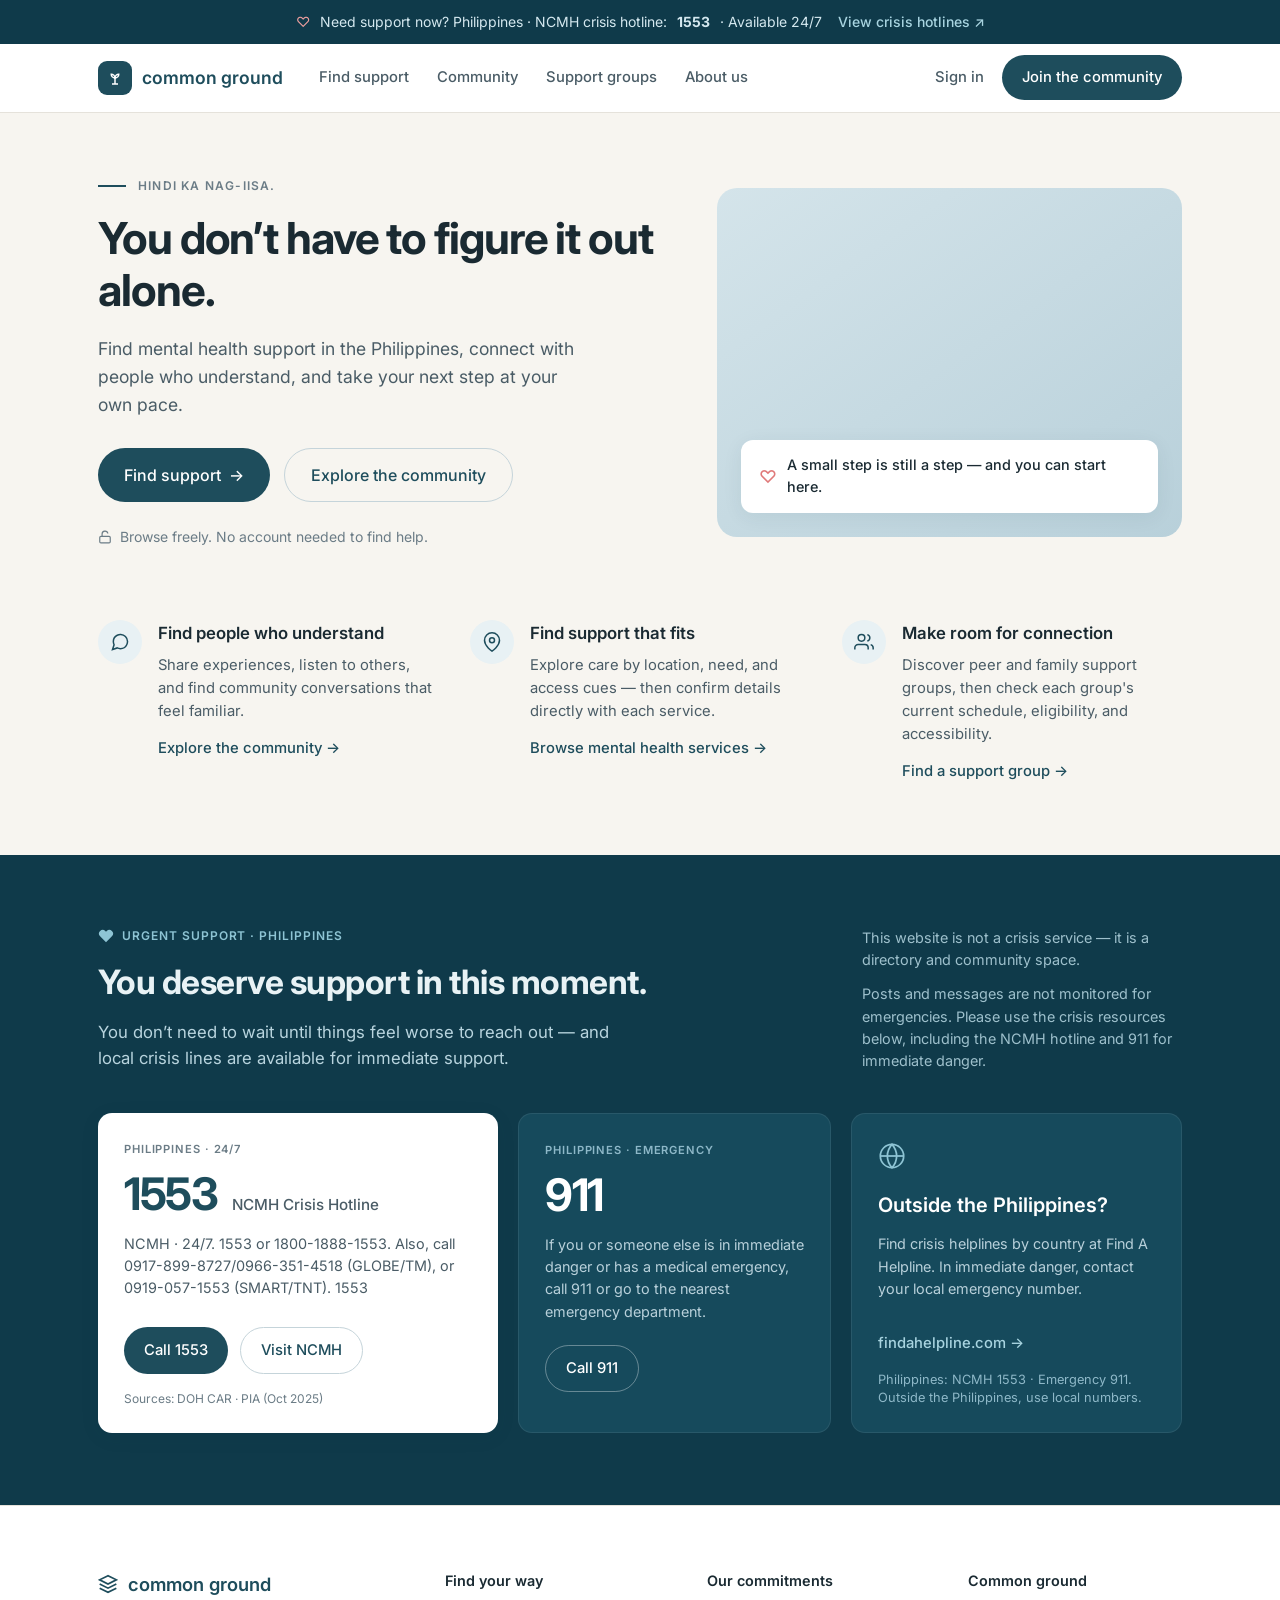
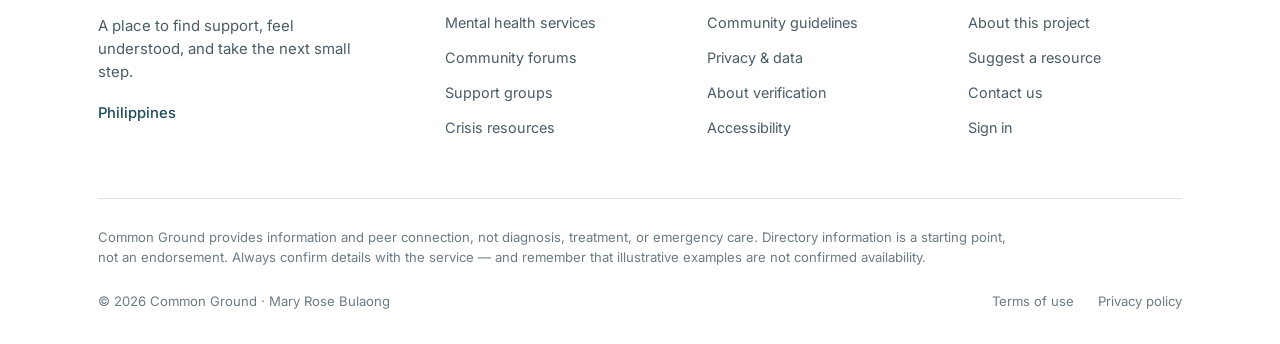
==== commit 69fbb3ba: "Add files via upload" ====
--- a/index.html
+++ b/index.html
@@ -1,601 +1,276 @@
-<!DOCTYPE html>
-<html lang="en">
-<head>
-  <meta charset="UTF-8">
-  <meta name="viewport" content="width=device-width, initial-scale=1.0">
-  <title>Common Ground – Mental Health Support in the Philippines</title>
-  <link rel="preconnect" href="https://fonts.googleapis.com">
-  <link rel="preconnect" href="https://fonts.gstatic.com" crossorigin>
-  <link href="https://fonts.googleapis.com/css2?family=Inter:wght@400;500;600;700&display=swap" rel="stylesheet">
-  <link rel="stylesheet" href="styles.css">
-</head>
-<body>
-
-  <!-- Top Crisis Banner -->
-  <div class="top-banner">
-    <span class="heart-icon">♡</span>
-    Need support now? Philippines · NCMH crisis hotline: <strong>1553</strong> · Available 24/7
-    <a href="#crisis">View crisis hotlines ↗</a>
-  </div>
-
-  <!-- Navigation -->
-  <header class="navbar">
-    <div class="container nav-container">
-      <div class="nav-left">
-        <a href="#" class="brand">
-          <div class="brand-logo">
-            <svg width="18" height="18" viewBox="0 0 24 24" fill="none" stroke="white" stroke-width="2">
-              <path d="M12 20v-8"/>
-              <path d="M12 12c-3 0-5-2.5-5-5 2.5 0 5 2 5 5Z"/>
-              <path d="M12 12c3 0 5-2.5 5-5-2.5 0-5 2-5 5Z"/>
-              <path d="M8 20h8"/>
-            </svg>
-          </div>
-          <span>common ground</span>
-        </a>
-        <nav class="nav-links">
-          <a href="#support">Find support</a>
-          <a href="#community">Community</a>
-          <a href="#groups">Support groups</a>
-          <a href="#about">About us</a>
-        </nav>
-      </div>
-      <div class="nav-actions">
-        <a href="#signin" class="sign-in-link">Sign in</a>
-        <a href="#join" class="btn btn-primary">Join the community</a>
-      </div>
-    </div>
-  </header>
-
-  <!-- Hero -->
-  <section class="section-cream">
-    <div class="container">
-      <div class="hero">
-        <div class="hero-content">
-          <div class="eyebrow-with-line">
-            <span class="eyebrow-line"></span>
-            HINDI KA NAG-IISA. YOU ARE NOT ALONE.
-          </div>
-          <h1 class="hero-title">You don’t have to figure it out alone.</h1>
-          <p class="hero-subtitle">
-            Find mental health support in the Philippines, connect with people who understand, and take your next step at your own pace.
-          </p>
-          <div class="hero-buttons">
-            <a href="#support" class="btn btn-primary btn-large">Find support <span>→</span></a>
-            <a href="#community" class="btn btn-ghost btn-large">Explore the community</a>
-          </div>
-          <div class="privacy-note">
-            <svg width="14" height="14" viewBox="0 0 24 24" fill="none" stroke="currentColor" stroke-width="2">
-              <rect x="3" y="11" width="18" height="11" rx="2"/>
-              <path d="M7 11V7a5 5 0 0 1 9.9-1"/>
-            </svg>
-            Browse freely. No account needed to find help.
-          </div>
-        </div>
-        <div class="hero-visual">
-          <div class="hero-image-wrapper">
-            <div class="hero-image-placeholder"></div>
-            <div class="floating-badge">
-              <span class="badge-heart">♡</span>
-              A small step is still a step — and you can start here.
-            </div>
-          </div>
-        </div>
-      </div>
-
-      <!-- 3 Feature Pillars -->
-      <div class="features-grid">
-        <div class="feature-item">
-          <div class="circle-icon">
-            <svg width="20" height="20" viewBox="0 0 24 24" fill="none" stroke="currentColor" stroke-width="1.8">
-              <path d="M21 11.5a8.38 8.38 0 0 1-.9 3.8 8.5 8.5 0 0 1-7.6 4.7 8.38 8.38 0 0 1-3.8-.9L3 21l1.9-5.7a8.38 8.38 0 0 1-.9-3.8 8.5 8.5 0 0 1 4.7-7.6 8.38 8.38 0 0 1 3.8-.9h.5a8.48 8.48 0 0 1 8 8v.5z"/>
-            </svg>
-          </div>
-          <div class="feature-text">
-            <h3>Find people who understand</h3>
-            <p>Share experiences, listen to others, and find community conversations that feel familiar.</p>
-            <a href="#community" class="text-link">Explore the community →</a>
-          </div>
-        </div>
-        <div class="feature-item">
-          <div class="circle-icon">
-            <svg width="20" height="20" viewBox="0 0 24 24" fill="none" stroke="currentColor" stroke-width="1.8">
-              <path d="M21 10c0 7-9 13-9 13s-9-6-9-13a9 9 0 0 1 18 0z"/>
-              <circle cx="12" cy="10" r="3"/>
-            </svg>
-          </div>
-          <div class="feature-text">
-            <h3>Find support that fits</h3>
-            <p>Explore care by location, need, and access cues — then confirm details directly with each service.</p>
-            <a href="#support" class="text-link">Browse mental health services →</a>
-          </div>
-        </div>
-        <div class="feature-item">
-          <div class="circle-icon">
-            <svg width="20" height="20" viewBox="0 0 24 24" fill="none" stroke="currentColor" stroke-width="1.8">
-              <path d="M17 21v-2a4 4 0 0 0-4-4H5a4 4 0 0 0-4 4v2"/>
-              <circle cx="9" cy="7" r="4"/>
-              <path d="M23 21v-2a4 4 0 0 0-3-3.87"/>
-              <path d="M16 3.13a4 4 0 0 1 0 7.75"/>
-            </svg>
-          </div>
-          <div class="feature-text">
-            <h3>Make room for connection</h3>
-            <p>Discover peer and family support groups, then check each group's current schedule, eligibility, and accessibility.</p>
-            <a href="#groups" class="text-link">Find a support group →</a>
-          </div>
-        </div>
-      </div>
-    </div>
-  </section>
-
-  <!-- Care Directory -->
-  <section class="care-directory-section" id="support">
-    <div class="container">
-      <div class="care-header">
-        <div class="care-header-text">
-          <span class="care-eyebrow">FIND CARE IN THE PHILIPPINES</span>
-          <h2 class="care-title">Support that fits your life.</h2>
-          <p class="care-subtitle">
-            Explore mental health services, with location and access cues up front — then confirm details directly with each service.
-          </p>
-        </div>
-        <a href="#directory" class="care-explore-link">Explore the directory →</a>
-      </div>
-
-      <div class="care-search-box">
-        <form class="care-search-row">
-          <div class="care-input-group">
-            <label for="care-query">What kind of support?</label>
-            <div class="care-input-wrapper">
-              <svg class="care-icon" width="16" height="16" viewBox="0 0 24 24" fill="none" stroke="currentColor" stroke-width="2">
-                <circle cx="11" cy="11" r="8"/><line x1="21" y1="21" x2="16.65" y2="16.65"/>
-              </svg>
-              <input type="text" id="care-query" placeholder='Try "anxiety", "counseling", or a service name'>
-            </div>
-          </div>
-          <div class="care-input-group">
-            <label for="care-location">Region or city</label>
-            <div class="care-input-wrapper">
-              <svg class="care-icon" width="16" height="16" viewBox="0 0 24 24" fill="none" stroke="currentColor" stroke-width="2">
-                <path d="M21 10c0 7-9 13-9 13s-9-6-9-13a9 9 0 0 1 18 0z"/><circle cx="12" cy="10" r="3"/>
-              </svg>
-              <select id="care-location">
-                <option value="all">All Philippines</option>
-                <option value="ncr">Metro Manila (NCR)</option>
-                <option value="car">Cordillera (CAR)</option>
-                <option value="cebu">Cebu</option>
-                <option value="davao">Davao</option>
-              </select>
-            </div>
-          </div>
-          <button type="submit" class="care-submit-btn">Search services <span>→</span></button>
-        </form>
-
-        <div class="care-filter-bar">
-          <button type="button" class="care-filter-btn">Budget · ₱ <span class="care-chevron">⌄</span></button>
-          <button type="button" class="care-filter-btn">Online or in person <span class="care-chevron">⌄</span></button>
-          <button type="button" class="care-filter-btn">Accessibility <span class="care-chevron">⌄</span></button>
-          <button type="button" class="care-filter-btn">Filipino / English <span class="care-chevron">⌄</span></button>
-          <button type="button" class="care-filter-btn care-verified-btn">
-            Verified only
-            <svg width="14" height="14" viewBox="0 0 24 24" fill="none" stroke="currentColor" stroke-width="2">
-              <circle cx="12" cy="12" r="10"/><line x1="12" y1="16" x2="12" y2="12"/><line x1="12" y1="8" x2="12.01" y2="8"/>
-            </svg>
-          </button>
-        </div>
-      </div>
-
-      <div class="care-meta-bar">
-        <span>Illustrative starting points</span>
-        <span>Confirm local services, eligibility, and current availability directly</span>
-      </div>
-
-      <div class="care-cards-grid">
-        <!-- Card 1 -->
-        <article class="care-card">
-          <div class="care-card-body">
-            <div class="care-card-top">
-              <div class="care-card-icon">
-                <svg width="18" height="18" viewBox="0 0 24 24" fill="none" stroke="currentColor" stroke-width="1.8">
-                  <path d="M21 10c0 7-9 13-9 13s-9-6-9-13a9 9 0 0 1 18 0z"/><circle cx="12" cy="10" r="3"/>
-                </svg>
-              </div>
-              <span class="care-sample-pill">Sample listing</span>
-            </div>
-            <h3 class="care-card-title">Public mental health care</h3>
-            <p class="care-card-desc">Explore public hospital outpatient care near you. Ask about referral requirements and appointments.</p>
-            <ul class="care-card-cues">
-              <li>Ask about fees &amp; assistance</li>
-              <li>Search by region, province, or city</li>
-            </ul>
-          </div>
-          <div class="care-card-footer">
-            <a href="#" class="care-card-link"><span>Confirm with your local hospital</span><span>↗</span></a>
-            <span class="care-card-disclaimer">Example category · not a verified provider</span>
-          </div>
-        </article>
-
-        <!-- Card 2 -->
-        <article class="care-card">
-          <div class="care-card-body">
-            <div class="care-card-top">
-              <div class="care-card-icon">
-                <svg width="18" height="18" viewBox="0 0 24 24" fill="none" stroke="currentColor" stroke-width="1.8">
-                  <path d="M3 9l9-7 9 7v11a2 2 0 0 1-2 2H5a2 2 0 0 1-2-2z"/><polyline points="9 22 9 12 15 12 15 22"/>
-                </svg>
-              </div>
-              <span class="care-sample-pill">Sample listing</span>
-            </div>
-            <h3 class="care-card-title">Community-based support</h3>
-            <p class="care-card-desc">Start with your city or municipal health office and ask about mental health services or referrals.</p>
-            <ul class="care-card-cues">
-              <li>Ask about cost &amp; eligibility</li>
-              <li>Local health offices · availability varies</li>
-            </ul>
-          </div>
-          <div class="care-card-footer">
-            <a href="#" class="care-card-link"><span>Contact your city or municipal health office</span><span>↗</span></a>
-            <span class="care-card-disclaimer">Example category · not a verified provider</span>
-          </div>
-        </article>
-
-        <!-- Card 3 -->
-        <article class="care-card">
-          <div class="care-card-body">
-            <div class="care-card-top">
-              <div class="care-card-icon">
-                <svg width="18" height="18" viewBox="0 0 24 24" fill="none" stroke="currentColor" stroke-width="1.8">
-                  <path d="M20.24 12.24a6 6 0 0 0-8.49-8.49L5 10.5V19h8.5z"/><line x1="16" y1="8" x2="2" y2="22"/><line x1="17.5" y1="15" x2="9" y2="15"/>
-                </svg>
-              </div>
-              <span class="care-sample-pill">Sample listing</span>
-            </div>
-            <h3 class="care-card-title">Counseling &amp; therapy</h3>
-            <p class="care-card-desc">Look for qualified practitioners offering care that fits your needs, language, and budget.</p>
-            <ul class="care-card-cues">
-              <li>Confirm session fees in Philippine pesos</li>
-              <li>Ask about online or in-person sessions</li>
-            </ul>
-          </div>
-          <div class="care-card-footer">
-            <a href="#" class="care-card-link"><span>Confirm credentials directly</span><span>↗</span></a>
-            <span class="care-card-disclaimer">Example category · not a verified provider</span>
-          </div>
-        </article>
-      </div>
-    </div>
-  </section>
-
-  <!-- Community Forums -->
-  <section class="forum-section" id="community">
-    <div class="container">
-      <div class="forum-header">
-        <div class="forum-header-text">
-          <span class="forum-eyebrow">MAY MAKIKINIG. SOMEONE WILL LISTEN.</span>
-          <h2 class="forum-title">Real conversations. Shared understanding.</h2>
-          <p class="forum-subtitle">
-            A space for everyday experiences, encouragement, and conversations about mental health in the Philippines.
-          </p>
-        </div>
-        <a href="#forums" class="forum-visit-link">Visit the forums →</a>
-      </div>
-
-      <div class="forum-grid">
-        <div class="forum-feed-col">
-          <div class="forum-tabs">
-            <button type="button" class="forum-tab active">All conversations</button>
-            <button type="button" class="forum-tab">Anxiety &amp; stress</button>
-            <button type="button" class="forum-tab">Relationships</button>
-            <button type="button" class="forum-tab">More topics</button>
-          </div>
-
-          <div class="forum-thread-list">
-            <article class="forum-thread">
-              <span class="forum-topic-badge">Anxiety &amp; stress</span>
-              <h3 class="forum-thread-title"><a href="#">How do you talk to family about needing support?</a></h3>
-              <p class="forum-thread-excerpt">I want to open up, but I'm not sure where to start. What helped you find the words?</p>
-              <div class="forum-thread-meta">
-                <span>slowlygrowing · Sample discussion</span>
-                <span class="forum-replies">18 replies</span>
-              </div>
-            </article>
-
-            <article class="forum-thread">
-              <span class="forum-topic-badge">Starting therapy</span>
-              <h3 class="forum-thread-title"><a href="#">First counseling appointment: ano ang aasahan?</a></h3>
-              <p class="forum-thread-excerpt">Feeling hopeful and nervous. I'd love to hear how others prepared for their first appointment.</p>
-              <div class="forum-thread-meta">
-                <span>quietsteps · Sample discussion</span>
-                <span class="forum-replies">12 replies</span>
-              </div>
-            </article>
-
-            <article class="forum-thread">
-              <span class="forum-topic-badge">Everyday wellbeing</span>
-              <h3 class="forum-thread-title"><a href="#">A small win: humingi ako ng tulong today.</a></h3>
-              <p class="forum-thread-excerpt">Asking for help wasn't easy, but I'm glad I did. Sharing this for anyone who needs encouragement.</p>
-              <div class="forum-thread-meta">
-                <span>onedayatatime · Sample discussion</span>
-                <span class="forum-replies">24 replies</span>
-              </div>
-            </article>
-          </div>
-          <p class="forum-footnote">Sample discussions and reply counts, not posts from real members.</p>
-        </div>
-
-        <aside class="forum-sidebar-card">
-          <div class="forum-sidebar-icon">
-            <svg width="24" height="24" viewBox="0 0 24 24" fill="none" stroke="currentColor" stroke-width="1.8">
-              <path d="M21 15a2 2 0 0 1-2 2H7l-4 4V5a2 2 0 0 1 2-2h14a2 2 0 0 1 2 2z"/>
-            </svg>
-          </div>
-          <h3 class="forum-sidebar-title">It’s okay to start by just listening.</h3>
-          <p class="forum-sidebar-desc">
-            You don’t need the right words. Read along, find a familiar experience, and share only when you feel ready — in a space designed for Filipinos.
-          </p>
-          <ul class="forum-checklist">
-            <li><span class="forum-check">✓</span> Use a nickname, not your full name</li>
-            <li><span class="forum-check">✓</span> Keep identifying details private</li>
-            <li><span class="forum-check">✓</span> Offer support, not diagnoses</li>
-          </ul>
-          <a href="#join-conversation" class="forum-cta-btn">Join the conversation <span>→</span></a>
-          <p class="forum-sidebar-disclaimer">
-            Peer conversation is not professional care or a crisis service. Need help now? See crisis resources below.
-          </p>
-        </aside>
-      </div>
-    </div>
-  </section>
-
-  <!-- Support Groups -->
-  <section class="groups-section" id="groups">
-    <div class="container">
-      <div class="groups-header">
-        <div class="groups-header-text">
-          <span class="groups-eyebrow">CONNECTION, IN YOUR OWN WAY</span>
-          <h2 class="groups-title">Find your circle of support.</h2>
-          <p class="groups-subtitle">
-            Explore groups where shared experiences can make things feel a little less lonely — with a focus on the Philippines.
-          </p>
-        </div>
-        <a href="#all-groups" class="groups-browse-link">Browse all groups →</a>
-      </div>
-
-      <div class="groups-grid">
-        <aside class="groups-sidebar">
-          <div class="groups-photo-wrapper">
-            <div class="groups-photo-placeholder"></div>
-          </div>
-          <h3 class="groups-sidebar-title">You can show up exactly as you are.</h3>
-          <p class="groups-sidebar-desc">
-            Before joining, ask about captions, step-free access, language options, and whether the group feels like a fit for you — then confirm current details directly with the organizer.
-          </p>
-        </aside>
-
-        <div class="groups-list-col">
-          <div class="groups-filter-bar">
-            <div class="groups-tabs">
-              <button type="button" class="groups-tab active">All formats</button>
-              <button type="button" class="groups-tab">Online</button>
-              <button type="button" class="groups-tab">In person</button>
-            </div>
-            <span class="groups-region-label">Philippines</span>
-          </div>
-
-          <div class="groups-cards-stack">
-            <article class="groups-card">
-              <div class="groups-card-info">
-                <span class="groups-audience">Adults with mental health experiences</span>
-                <h4 class="groups-card-title">Everyday wellbeing circle</h4>
-                <p class="groups-card-desc">Example group · a space for adults to share experiences and encouragement.</p>
-                <span class="groups-card-meta">Philippines · sample listing, not an active group</span>
-              </div>
-              <a href="#" class="groups-card-link">Find a group ↗</a>
-            </article>
-
-            <article class="groups-card">
-              <div class="groups-card-info">
-                <span class="groups-audience">Family members, partners &amp; friends</span>
-                <h4 class="groups-card-title">Family &amp; caregiver circle</h4>
-                <p class="groups-card-desc">Example group · connection for those supporting a loved one.</p>
-                <span class="groups-card-meta">Philippines · sample listing, not an active group</span>
-              </div>
-              <a href="#" class="groups-card-link">Find a group ↗</a>
-            </article>
-
-            <article class="groups-card">
-              <div class="groups-card-info">
-                <span class="groups-audience">People living with depression or bipolar disorder</span>
-                <h4 class="groups-card-title">Mood &amp; recovery circle</h4>
-                <p class="groups-card-desc">Example group · shared experiences of depression and bipolar disorder.</p>
-                <span class="groups-card-meta">Philippines · sample listing, not an active group</span>
-              </div>
-              <a href="#" class="groups-card-link">Find a group ↗</a>
-            </article>
-          </div>
-          <p class="groups-footnote">
-            Group concepts only, not confirmed meetings. Check schedules, eligibility, privacy, accessibility, and facilitator credentials before joining a real group.
-          </p>
-        </div>
-      </div>
-    </div>
-  </section>
-
-  <!-- Principles Section (from original design) -->
-  <section class="principles-section" id="about">
-    <div class="container">
-      <p class="eyebrow">CARE, RESPECT &amp; CLEAR BOUNDARIES</p>
-      <div class="principles-header">
-        <h2>Support should feel human. And transparent.</h2>
-        <a href="#" class="text-link">Our approach →</a>
-      </div>
-
-      <div class="principles-grid">
-        <article class="principle">
-          <div class="icon-circle">
-            <svg width="22" height="22" viewBox="0 0 24 24" fill="none" stroke="currentColor" stroke-width="1.8">
-              <rect x="3" y="11" width="18" height="11" rx="2"/><path d="M7 11V7a5 5 0 0 1 10 0v4"/>
-            </svg>
-          </div>
-          <h3>Your story, your choice</h3>
-          <p>Use a nickname and share only what feels comfortable. Public posts may be visible to others — leave out names, contact details, identifying information, and anything that could make you feel less safe.</p>
-          <a href="#" class="text-link">Privacy &amp; your data →</a>
-        </article>
-
-        <article class="principle">
-          <div class="icon-circle">
-            <svg width="22" height="22" viewBox="0 0 24 24" fill="none" stroke="currentColor" stroke-width="1.8">
-              <path d="M20.84 4.61a5.5 5.5 0 0 0-7.78 0L12 5.67l-1.06-1.06a5.5 5.5 0 0 0-7.78 7.78l1.06 1.06L12 21.23l7.78-7.78 1.06-1.06a5.5 5.5 0 0 0 0-7.78z"/>
-            </svg>
-          </div>
-          <h3>Kindness, with boundaries</h3>
-          <p>Respect different experiences. Avoid diagnoses, harmful advice, or pressure to share. Report concerning content; peer support is not a substitute for professional care, and crisis situations should be directed to trusted hotlines.</p>
-          <a href="#" class="text-link">Community guidelines →</a>
-        </article>
-
-        <article class="principle">
-          <div class="icon-circle">
-            <svg width="22" height="22" viewBox="0 0 24 24" fill="none" stroke="currentColor" stroke-width="1.8">
-              <path d="M14 2H6a2 2 0 0 0-2 2v16a2 2 0 0 0 2 2h12a2 2 0 0 0 2-2V8z"/><polyline points="14 2 14 8 20 8"/><line x1="16" y1="13" x2="8" y2="13"/><line x1="16" y1="17" x2="8" y2="17"/>
-            </svg>
-          </div>
-          <h3>Clarity you can count on</h3>
-          <p>A real organization is not the same as a verified provider. We make that distinction visible. Check credentials, fees, access needs, fit, and current availability directly before choosing care — and remember that directory examples are illustrative, not confirmed.</p>
-          <a href="#" class="text-link">About verification →</a>
-        </article>
-      </div>
-    </div>
-  </section>
-
-  <!-- Urgent Support / Crisis -->
-  <section class="urgent" id="crisis">
-    <div class="container">
-      <div class="urgent-header">
-        <div class="urgent-left">
-          <p class="urgent-label">
-            <svg width="16" height="16" viewBox="0 0 24 24" fill="currentColor">
-              <path d="M20.84 4.61a5.5 5.5 0 0 0-7.78 0L12 5.67l-1.06-1.06a5.5 5.5 0 0 0-7.78 7.78l1.06 1.06L12 21.23l7.78-7.78 1.06-1.06a5.5 5.5 0 0 0 0-7.78z"/>
-            </svg>
-            URGENT SUPPORT · PHILIPPINES
-          </p>
-          <h2>You deserve support in this moment.</h2>
-          <p class="urgent-desc">You don’t need to wait until things feel worse to reach out — and local crisis lines are available for immediate support.</p>
-        </div>
-        <div class="urgent-right">
-          <p>This website is not a crisis service — it is a directory and community space.</p>
-          <p>Posts and messages are not monitored for emergencies. Please use the crisis resources below, including the NCMH hotline and 911 for immediate danger.</p>
-        </div>
-      </div>
-
-      <div class="support-cards">
-        <div class="support-card light">
-          <p class="card-label">PHILIPPINES · 24/7</p>
-          <div class="hotline-number">
-            <span class="number">1553</span>
-            <span class="label">NCMH Crisis<br>Hotline</span>
-          </div>
-          <p class="card-detail">
-            NCMH · 24/7. Also call 0917-899-8727, 0966-351-4518, or 0919-057-1553. 1553 is listed toll-free via landline in Luzon; mobile charges may vary.
-          </p>
-          <div class="card-actions">
-            <a href="tel:1553" class="btn btn-primary">Call 1553</a>
-            <a href="#" class="btn btn-secondary">Visit NCMH</a>
-          </div>
-          <p class="source">Sources: DOH CAR · PIA (Oct 2025)</p>
-        </div>
-
-        <div class="support-card dark">
-          <p class="card-label">PHILIPPINES · EMERGENCY</p>
-          <div class="hotline-number">
-            <span class="number">911</span>
-          </div>
-          <p class="card-detail">
-            If you or someone else is in immediate danger or has a medical emergency, call 911 or go to the nearest emergency department.
-          </p>
-          <div class="card-actions">
-            <a href="tel:911" class="btn btn-outline">Call 911</a>
-          </div>
-        </div>
-
-        <div class="support-card dark">
-          <div class="globe-icon">
-            <svg width="28" height="28" viewBox="0 0 24 24" fill="none" stroke="currentColor" stroke-width="1.5">
-              <circle cx="12" cy="12" r="10"/><line x1="2" y1="12" x2="22" y2="12"/>
-              <path d="M12 2a15.3 15.3 0 0 1 4 10 15.3 15.3 0 0 1-4 10 15.3 15.3 0 0 1-4-10 15.3 15.3 0 0 1 4-10z"/>
-            </svg>
-          </div>
-          <h3>Outside the Philippines?</h3>
-          <p class="card-detail">
-            Find crisis helplines by country at Find A Helpline. In immediate danger, contact your local emergency number.
-          </p>
-          <a href="https://findahelpline.com" class="text-link light" target="_blank" rel="noopener">findahelpline.com →</a>
-          <p class="card-note">Philippines: NCMH 1553 · Emergency 911. Outside the Philippines, use local numbers.</p>
-        </div>
-      </div>
-    </div>
-  </section>
-
-  <!-- Footer -->
-  <footer class="footer">
-    <div class="container">
-      <div class="footer-grid">
-        <div class="footer-brand">
-          <div class="logo">
-            <svg width="20" height="20" viewBox="0 0 24 24" fill="none" stroke="currentColor" stroke-width="2">
-              <path d="M12 2L2 7l10 5 10-5-10-5z"/><path d="M2 17l10 5 10-5"/><path d="M2 12l10 5 10-5"/>
-            </svg>
-            <span>common ground</span>
-          </div>
-          <p>A place to find support, feel understood, and take the next small step — with a focus on the Philippines.</p>
-          <a href="#" class="text-link">Resource focus: Philippines</a>
-        </div>
-
-        <div class="footer-col">
-          <h4>Find your way</h4>
-          <ul>
-            <li><a href="#support">Mental health services</a></li>
-            <li><a href="#community">Community forums</a></li>
-            <li><a href="#groups">Support groups</a></li>
-            <li><a href="#crisis">Crisis resources</a></li>
-          </ul>
-        </div>
-
-        <div class="footer-col">
-          <h4>Our commitments</h4>
-          <ul>
-            <li><a href="#">Community guidelines</a></li>
-            <li><a href="#">Privacy &amp; data</a></li>
-            <li><a href="#">About verification</a></li>
-            <li><a href="#">Accessibility</a></li>
-          </ul>
-        </div>
-
-        <div class="footer-col">
-          <h4>Common ground</h4>
-          <ul>
-            <li><a href="#about">About this project</a></li>
-            <li><a href="#">Suggest a resource</a></li>
-            <li><a href="#">Contact us</a></li>
-            <li><a href="#signin">Sign in</a></li>
-          </ul>
-        </div>
-      </div>
-
-      <div class="footer-bottom">
-        <p class="disclaimer">
-          Common Ground provides information and peer connection, not diagnosis, treatment, or emergency care. Directory information is a starting point, not an endorsement. Always confirm details with the service — and remember that illustrative examples are not confirmed availability.
-        </p>
-        <div class="footer-meta">
-          <p>© 2026 Common Ground · Website concept · Philippines focus</p>
-          <div class="footer-links">
-            <a href="#">Terms of use</a>
-            <a href="#">Privacy policy</a>
-          </div>
-        </div>
-      </div>
-    </div>
-  </footer>
-
-</body>
+<!DOCTYPE html>
+<html lang="en">
+<head>
+  <meta charset="UTF-8">
+  <meta name="viewport" content="width=device-width, initial-scale=1.0">
+  <link rel="icon" href="data:image/svg+xml,%3Csvg xmlns='http://www.w3.org/2000/svg' viewBox='0 0 32 32'%3E%3Crect width='32' height='32' rx='8' fill='%231e4d5c'/%3E%3Cpath d='M16 25v-9M16 16c-4 0-6.5-3-6.5-6.5 3.5 0 6.5 2.5 6.5 6.5ZM16 16c4 0 6.5-3 6.5-6.5-3.5 0-6.5 2.5-6.5 6.5Z' fill='none' stroke='white' stroke-width='2' stroke-linecap='round'/%3E%3C/svg%3E">
+  <title>Common Ground – Mental Health Support in the Philippines</title>
+  <link rel="preconnect" href="https://fonts.googleapis.com">
+  <link rel="preconnect" href="https://fonts.gstatic.com" crossorigin>
+  <link href="https://fonts.googleapis.com/css2?family=Inter:wght@400;500;600;700&display=swap" rel="stylesheet">
+  <link rel="stylesheet" href="styles.css">
+  <link rel="stylesheet" href="styles-additions.css">
+  <link rel="stylesheet" href="pages.css">
+</head>
+<body>
+
+  <a href="#main" class="skip-link">Skip to content</a>
+
+  <!-- Top Crisis Banner -->
+  <div class="top-banner">
+    <span class="heart-icon">♡</span>
+    Need support now? Philippines · NCMH crisis hotline: <strong>1553</strong> · Available 24/7
+    <a href="#crisis">View crisis hotlines ↗</a>
+  </div>
+
+  <!-- Navigation -->
+  <header class="navbar">
+    <div class="container nav-container">
+      <div class="nav-left">
+        <a href="index.html" class="brand">
+          <div class="brand-logo">
+            <svg width="18" height="18" viewBox="0 0 24 24" fill="none" stroke="white" stroke-width="2">
+              <path d="M12 20v-8"/>
+              <path d="M12 12c-3 0-5-2.5-5-5 2.5 0 5 2 5 5Z"/>
+              <path d="M12 12c3 0 5-2.5 5-5-2.5 0-5 2-5 5Z"/>
+              <path d="M8 20h8"/>
+            </svg>
+          </div>
+          <span>common ground</span>
+        </a>
+        <nav class="nav-links" id="primary-nav" aria-label="Main">
+          <a href="support.html">Find support</a>
+          <a href="community.html">Community</a>
+          <a href="groups.html">Support groups</a>
+          <a href="about.html">About us</a>
+          <a href="signin.html" class="nav-mobile-only">Sign in</a>
+          <a href="signin.html#join" class="nav-mobile-only">Join the community</a>
+        </nav>
+      </div>
+      <div class="nav-actions">
+        <a href="signin.html" class="sign-in-link">Sign in</a>
+        <a href="signin.html#join" class="btn btn-primary">Join the community</a>
+        <button type="button" class="nav-toggle" aria-label="Open menu" aria-expanded="false" aria-controls="primary-nav">
+          <span class="nav-toggle-bars"></span>
+        </button>
+      </div>
+    </div>
+  </header>
+
+  <!-- Hero -->
+  <main id="main">
+  <section class="section-cream">
+    <div class="container">
+      <div class="hero">
+        <div class="hero-content">
+          <div class="eyebrow-with-line">
+            <span class="eyebrow-line"></span>
+            HINDI KA NAG-IISA.
+          </div>
+          <h1 class="hero-title">You don’t have to figure it out alone.</h1>
+          <p class="hero-subtitle">
+            Find mental health support in the Philippines, connect with people who understand, and take your next step at your own pace.
+          </p>
+          <div class="hero-buttons">
+            <a href="support.html" class="btn btn-primary btn-large">Find support <span>→</span></a>
+            <a href="community.html" class="btn btn-ghost btn-large">Explore the community</a>
+          </div>
+          <div class="privacy-note">
+            <svg width="14" height="14" viewBox="0 0 24 24" fill="none" stroke="currentColor" stroke-width="2">
+              <rect x="3" y="11" width="18" height="11" rx="2"/>
+              <path d="M7 11V7a5 5 0 0 1 9.9-1"/>
+            </svg>
+            Browse freely. No account needed to find help.
+          </div>
+        </div>
+        <div class="hero-visual">
+          <div class="hero-image-wrapper">
+            <div class="hero-image-placeholder"></div>
+            <div class="floating-badge">
+              <span class="badge-heart">♡</span>
+              A small step is still a step — and you can start here.
+            </div>
+          </div>
+        </div>
+      </div>
+
+      <!-- 3 Feature Pillars -->
+      <div class="features-grid">
+        <div class="feature-item">
+          <div class="circle-icon">
+            <svg width="20" height="20" viewBox="0 0 24 24" fill="none" stroke="currentColor" stroke-width="1.8">
+              <path d="M21 11.5a8.38 8.38 0 0 1-.9 3.8 8.5 8.5 0 0 1-7.6 4.7 8.38 8.38 0 0 1-3.8-.9L3 21l1.9-5.7a8.38 8.38 0 0 1-.9-3.8 8.5 8.5 0 0 1 4.7-7.6 8.38 8.38 0 0 1 3.8-.9h.5a8.48 8.48 0 0 1 8 8v.5z"/>
+            </svg>
+          </div>
+          <div class="feature-text">
+            <h3>Find people who understand</h3>
+            <p>Share experiences, listen to others, and find community conversations that feel familiar.</p>
+            <a href="community.html" class="text-link">Explore the community →</a>
+          </div>
+        </div>
+        <div class="feature-item">
+          <div class="circle-icon">
+            <svg width="20" height="20" viewBox="0 0 24 24" fill="none" stroke="currentColor" stroke-width="1.8">
+              <path d="M21 10c0 7-9 13-9 13s-9-6-9-13a9 9 0 0 1 18 0z"/>
+              <circle cx="12" cy="10" r="3"/>
+            </svg>
+          </div>
+          <div class="feature-text">
+            <h3>Find support that fits</h3>
+            <p>Explore care by location, need, and access cues — then confirm details directly with each service.</p>
+            <a href="support.html" class="text-link">Browse mental health services →</a>
+          </div>
+        </div>
+        <div class="feature-item">
+          <div class="circle-icon">
+            <svg width="20" height="20" viewBox="0 0 24 24" fill="none" stroke="currentColor" stroke-width="1.8">
+              <path d="M17 21v-2a4 4 0 0 0-4-4H5a4 4 0 0 0-4 4v2"/>
+              <circle cx="9" cy="7" r="4"/>
+              <path d="M23 21v-2a4 4 0 0 0-3-3.87"/>
+              <path d="M16 3.13a4 4 0 0 1 0 7.75"/>
+            </svg>
+          </div>
+          <div class="feature-text">
+            <h3>Make room for connection</h3>
+            <p>Discover peer and family support groups, then check each group's current schedule, eligibility, and accessibility.</p>
+            <a href="groups.html" class="text-link">Find a support group →</a>
+          </div>
+        </div>
+      </div>
+    </div>
+  </section>
+
+  <!-- Urgent Support / Crisis -->
+  <section class="urgent" id="crisis">
+    <div class="container">
+      <div class="urgent-header">
+        <div class="urgent-left">
+          <p class="urgent-label">
+            <svg width="16" height="16" viewBox="0 0 24 24" fill="currentColor">
+              <path d="M20.84 4.61a5.5 5.5 0 0 0-7.78 0L12 5.67l-1.06-1.06a5.5 5.5 0 0 0-7.78 7.78l1.06 1.06L12 21.23l7.78-7.78 1.06-1.06a5.5 5.5 0 0 0 0-7.78z"/>
+            </svg>
+            URGENT SUPPORT · PHILIPPINES
+          </p>
+          <h2>You deserve support in this moment.</h2>
+          <p class="urgent-desc">You don’t need to wait until things feel worse to reach out — and local crisis lines are available for immediate support.</p>
+        </div>
+        <div class="urgent-right">
+          <p>This website is not a crisis service — it is a directory and community space.</p>
+          <p>Posts and messages are not monitored for emergencies. Please use the crisis resources below, including the NCMH hotline and 911 for immediate danger.</p>
+        </div>
+      </div>
+
+      <div class="support-cards">
+        <div class="support-card light">
+          <p class="card-label">PHILIPPINES · 24/7</p>
+          <div class="hotline-number">
+            <span class="number">1553</span>
+            <span class="label">NCMH Crisis Hotline</span>
+          </div>
+          <p class="card-detail">
+            NCMH · 24/7. 1553 or 1800-1888-1553. Also, call 0917-899-8727/0966-351-4518 (GLOBE/TM), or 0919-057-1553 (SMART/TNT). 1553 
+          </p>
+          <div class="card-actions">
+            <a href="tel:1553" class="btn btn-primary">Call 1553</a>
+            <a href="https://ncmh.gov.ph" class="btn btn-secondary" target="_blank" rel="noopener">Visit NCMH</a>
+          </div>
+          <p class="source">Sources: DOH CAR · PIA (Oct 2025)</p>
+        </div>
+
+        <div class="support-card dark">
+          <p class="card-label">PHILIPPINES · EMERGENCY</p>
+          <div class="hotline-number">
+            <span class="number">911</span>
+          </div>
+          <p class="card-detail">
+            If you or someone else is in immediate danger or has a medical emergency, call 911 or go to the nearest emergency department.
+          </p>
+          <div class="card-actions">
+            <a href="tel:911" class="btn btn-outline">Call 911</a>
+          </div>
+        </div>
+
+        <div class="support-card dark">
+          <div class="globe-icon">
+            <svg width="28" height="28" viewBox="0 0 24 24" fill="none" stroke="currentColor" stroke-width="1.5">
+              <circle cx="12" cy="12" r="10"/><line x1="2" y1="12" x2="22" y2="12"/>
+              <path d="M12 2a15.3 15.3 0 0 1 4 10 15.3 15.3 0 0 1-4 10 15.3 15.3 0 0 1-4-10 15.3 15.3 0 0 1 4-10z"/>
+            </svg>
+          </div>
+          <h3>Outside the Philippines?</h3>
+          <p class="card-detail">
+            Find crisis helplines by country at Find A Helpline. In immediate danger, contact your local emergency number.
+          </p>
+          <a href="https://findahelpline.com" class="text-link light" target="_blank" rel="noopener">findahelpline.com →</a>
+          <p class="card-note">Philippines: NCMH 1553 · Emergency 911. Outside the Philippines, use local numbers.</p>
+        </div>
+      </div>
+    </div>
+  </section>
+
+  </main>
+
+  <!-- Footer -->
+  <footer class="footer">
+    <div class="container">
+      <div class="footer-grid">
+        <div class="footer-brand">
+          <div class="logo">
+            <svg width="20" height="20" viewBox="0 0 24 24" fill="none" stroke="currentColor" stroke-width="2">
+              <path d="M12 2L2 7l10 5 10-5-10-5z"/><path d="M2 17l10 5 10-5"/><path d="M2 12l10 5 10-5"/>
+            </svg>
+            <span>common ground</span>
+          </div>
+          <p>A place to find support, feel understood, and take the next small step.</p>
+          <a href="about.html" class="text-link">Philippines</a>
+        </div>
+
+        <div class="footer-col">
+          <h4>Find your way</h4>
+          <ul>
+            <li><a href="support.html">Mental health services</a></li>
+            <li><a href="community.html">Community forums</a></li>
+            <li><a href="groups.html">Support groups</a></li>
+            <li><a href="#crisis">Crisis resources</a></li>
+          </ul>
+        </div>
+
+        <div class="footer-col">
+          <h4>Our commitments</h4>
+          <ul>
+            <li><a href="about.html#guidelines">Community guidelines</a></li>
+            <li><a href="privacy.html">Privacy &amp; data</a></li>
+            <li><a href="about.html#verification">About verification</a></li>
+            <li><a href="about.html#accessibility">Accessibility</a></li>
+          </ul>
+        </div>
+
+        <div class="footer-col">
+          <h4>Common ground</h4>
+          <ul>
+            <li><a href="about.html">About this project</a></li>
+            <li><a href="contact.html?topic=resource">Suggest a resource</a></li>
+            <li><a href="contact.html">Contact us</a></li>
+            <li><a href="signin.html">Sign in</a></li>
+          </ul>
+        </div>
+      </div>
+
+      <div class="footer-bottom">
+        <p class="disclaimer">
+          Common Ground provides information and peer connection, not diagnosis, treatment, or emergency care. Directory information is a starting point, not an endorsement. Always confirm details with the service — and remember that illustrative examples are not confirmed availability.
+        </p>
+        <div class="footer-meta">
+          <p>© 2026 Common Ground · Mary Rose Bulaong </p>
+          <div class="footer-links">
+            <a href="terms.html">Terms of use</a>
+            <a href="privacy.html">Privacy policy</a>
+          </div>
+        </div>
+      </div>
+    </div>
+  </footer>
+
+  <script src="script.js" defer></script>
+</body>
 </html>
--- a/styles-additions.css
+++ b/styles-additions.css
@@ -0,0 +1,240 @@
+/* =====================================================
+   Common Ground – additions
+   Load AFTER styles.css (or paste at the very end of it).
+   Fills gaps: anchor offset, accessibility, mobile menu,
+   search status message, small layout fixes.
+   ===================================================== */
+
+/* ===== Anchors under the sticky header ===== */
+html {
+  scroll-padding-top: 88px; /* navbar is 68px tall + breathing room */
+}
+
+@media (prefers-reduced-motion: reduce) {
+  html {
+    scroll-behavior: auto;
+  }
+
+  *,
+  *::before,
+  *::after {
+    transition-duration: 0.01ms !important;
+    animation-duration: 0.01ms !important;
+  }
+}
+
+/* ===== Accessibility ===== */
+.skip-link {
+  position: absolute;
+  left: 16px;
+  top: -100px;
+  z-index: 200;
+  background: var(--accent);
+  color: #fff;
+  padding: 10px 18px;
+  border-radius: 999px;
+  font-weight: 500;
+  font-size: 0.9rem;
+  transition: top 0.15s ease;
+}
+
+.skip-link:focus {
+  top: 12px;
+}
+
+:focus-visible {
+  outline: 3px solid #5aa5bd;
+  outline-offset: 3px;
+}
+
+/* Inputs already show a border change on focus; keep the ring subtle there */
+.care-input-wrapper input:focus-visible,
+.care-input-wrapper select:focus-visible {
+  outline-offset: 1px;
+}
+
+/* ===== Small component gaps ===== */
+.care-chevron {
+  font-size: 0.9em;
+  line-height: 1;
+  margin-left: 2px;
+  position: relative;
+  top: -2px;
+}
+
+.care-filter-btn.is-active {
+  background: var(--accent-light);
+  border-color: var(--accent);
+  color: var(--accent);
+}
+
+.care-meta-bar {
+  flex-wrap: wrap;
+  gap: 6px 24px;
+}
+
+/* Status message shown after pressing "Search services" */
+.care-status {
+  background: var(--accent-light);
+  color: var(--accent-dark);
+  border-radius: var(--radius-sm);
+  padding: 14px 18px;
+  font-size: 0.9rem;
+  line-height: 1.5;
+  margin: -12px 0 28px;
+}
+
+.care-status[hidden] {
+  display: none;
+}
+
+/* Let grid children shrink instead of overflowing on small screens */
+.forum-feed-col,
+.groups-list-col {
+  min-width: 0;
+}
+
+/* Real photos can replace the two gradient placeholders */
+.hero-image-placeholder,
+.groups-photo-placeholder {
+  overflow: hidden;
+}
+
+.hero-image-placeholder img,
+.groups-photo-placeholder img {
+  width: 100%;
+  height: 100%;
+  object-fit: cover;
+}
+
+/* ===== Mobile navigation ===== */
+.nav-toggle {
+  display: none;
+  align-items: center;
+  justify-content: center;
+  width: 42px;
+  height: 42px;
+  background: transparent;
+  border: 1.5px solid var(--border);
+  border-radius: 10px;
+  color: var(--accent);
+  cursor: pointer;
+}
+
+.nav-toggle-bars,
+.nav-toggle-bars::before,
+.nav-toggle-bars::after {
+  display: block;
+  width: 18px;
+  height: 2px;
+  background: currentColor;
+  border-radius: 2px;
+  transition: transform 0.2s ease, background 0.2s ease;
+}
+
+.nav-toggle-bars {
+  position: relative;
+}
+
+.nav-toggle-bars::before,
+.nav-toggle-bars::after {
+  content: "";
+  position: absolute;
+  left: 0;
+}
+
+.nav-toggle-bars::before {
+  top: -6px;
+}
+
+.nav-toggle-bars::after {
+  top: 6px;
+}
+
+.nav-toggle[aria-expanded="true"] .nav-toggle-bars {
+  background: transparent;
+}
+
+.nav-toggle[aria-expanded="true"] .nav-toggle-bars::before {
+  transform: translateY(6px) rotate(45deg);
+}
+
+.nav-toggle[aria-expanded="true"] .nav-toggle-bars::after {
+  transform: translateY(-6px) rotate(-45deg);
+}
+
+.nav-mobile-only {
+  display: none;
+}
+
+@media (max-width: 768px) {
+  .nav-toggle {
+    display: inline-flex;
+  }
+
+  .nav-container {
+    gap: 12px;
+  }
+
+  /* Dropdown panel under the header */
+  .nav-links {
+    display: none;
+    position: absolute;
+    top: 100%;
+    left: 0;
+    right: 0;
+    flex-direction: column;
+    gap: 0;
+    background: var(--white);
+    border-bottom: 1px solid var(--border);
+    box-shadow: var(--shadow);
+    padding: 6px 28px 14px;
+  }
+
+  .navbar.nav-open .nav-links {
+    display: flex;
+  }
+
+  .nav-links a {
+    padding: 14px 0;
+    border-bottom: 1px solid var(--border);
+    font-size: 1rem;
+  }
+
+  .nav-links a:last-child {
+    border-bottom: 0;
+  }
+
+  .nav-mobile-only {
+    display: block;
+  }
+}
+
+@media (max-width: 480px) {
+  .sign-in-link {
+    display: none; /* available inside the mobile menu instead */
+  }
+
+  .nav-actions {
+    gap: 10px;
+  }
+
+  .nav-actions .btn {
+    display: none; /* "Join the community" lives in the mobile menu instead */
+  }
+
+  .brand {
+    font-size: 1rem;
+    white-space: nowrap;
+  }
+
+  .nav-links {
+    padding-left: 18px;
+    padding-right: 18px;
+  }
+}
+
+.brand,
+.nav-actions .btn {
+  white-space: nowrap;
+}
--- a/pages.css
+++ b/pages.css
@@ -0,0 +1,710 @@
+/* =====================================================
+   Common Ground – inner pages
+   Load after styles.css and styles-additions.css
+   ===================================================== */
+
+[hidden] {
+  display: none !important;
+}
+
+/* Current page in the nav */
+.nav-links a[aria-current="page"] {
+  color: var(--accent);
+  box-shadow: 0 2px 0 var(--accent);
+  padding-bottom: 4px;
+}
+
+@media (max-width: 768px) {
+  .nav-links a[aria-current="page"] {
+    box-shadow: none;
+    padding-bottom: 14px;
+    font-weight: 600;
+  }
+}
+
+/* ===== Page hero ===== */
+.page-hero {
+  background: var(--cream);
+  padding: 56px 0 52px;
+}
+
+.breadcrumb {
+  font-size: 0.825rem;
+  color: var(--text-muted);
+  margin-bottom: 20px;
+}
+
+.breadcrumb a:hover {
+  color: var(--accent);
+  text-decoration: underline;
+}
+
+.page-title {
+  font-size: 2.6rem;
+  font-weight: 700;
+  line-height: 1.2;
+  letter-spacing: -0.025em;
+  margin-bottom: 16px;
+  max-width: 720px;
+}
+
+.page-lead {
+  font-size: 1.1rem;
+  color: var(--text-secondary);
+  max-width: 620px;
+  line-height: 1.6;
+}
+
+.page-section {
+  padding: 64px 0;
+  background: var(--white);
+}
+
+.page-section.alt {
+  background: var(--cream);
+}
+
+.section-title {
+  font-size: 1.75rem;
+  font-weight: 700;
+  letter-spacing: -0.02em;
+  margin-bottom: 12px;
+}
+
+.section-lead {
+  color: var(--text-secondary);
+  max-width: 600px;
+  margin-bottom: 32px;
+}
+
+/* ===== Filter chips ===== */
+.chip-row {
+  display: flex;
+  flex-wrap: wrap;
+  gap: 10px;
+  margin-bottom: 20px;
+}
+
+.chip {
+  background: white;
+  border: 1.5px solid var(--border);
+  border-radius: 999px;
+  padding: 8px 16px;
+  font-size: 0.875rem;
+  font-family: inherit;
+  color: var(--text-secondary);
+  cursor: pointer;
+  transition: all 0.2s;
+}
+
+.chip:hover {
+  border-color: var(--accent);
+  color: var(--accent);
+}
+
+.chip.active {
+  background: var(--accent);
+  border-color: var(--accent);
+  color: white;
+}
+
+/* ===== Directory finder (support page) ===== */
+.finder-form {
+  display: grid;
+  grid-template-columns: 1.6fr 1fr;
+  gap: 16px;
+  margin-bottom: 20px;
+}
+
+.results-count {
+  font-size: 0.875rem;
+  color: var(--text-muted);
+  margin-bottom: 20px;
+}
+
+.empty-state {
+  text-align: center;
+  padding: 48px 24px;
+  border: 1.5px dashed var(--border);
+  border-radius: var(--radius);
+  color: var(--text-secondary);
+  background: white;
+}
+
+.empty-state strong {
+  display: block;
+  color: var(--text);
+  margin-bottom: 6px;
+  font-size: 1.05rem;
+}
+
+.care-card-cues li::before {
+  content: "";
+  width: 6px;
+  height: 6px;
+  min-width: 6px;
+  border-radius: 50%;
+  background: var(--accent);
+  opacity: 0.55;
+}
+
+/* ===== Checklist / questions ===== */
+.question-grid {
+  display: grid;
+  grid-template-columns: repeat(2, 1fr);
+  gap: 16px 40px;
+}
+
+.question-item {
+  display: flex;
+  gap: 14px;
+  padding: 18px 20px;
+  background: white;
+  border: 1px solid var(--border);
+  border-radius: var(--radius-sm);
+}
+
+.question-num {
+  width: 28px;
+  height: 28px;
+  min-width: 28px;
+  border-radius: 50%;
+  background: var(--accent-light);
+  color: var(--accent);
+  font-size: 0.85rem;
+  font-weight: 600;
+  display: flex;
+  align-items: center;
+  justify-content: center;
+}
+
+.question-item h3 {
+  font-size: 0.975rem;
+  font-weight: 600;
+  margin-bottom: 4px;
+}
+
+.question-item p {
+  font-size: 0.9rem;
+  color: var(--text-secondary);
+}
+
+/* ===== Two-column explainer (about) ===== */
+.compare-grid {
+  display: grid;
+  grid-template-columns: repeat(2, 1fr);
+  gap: 24px;
+}
+
+.compare-card {
+  background: white;
+  border: 1px solid var(--border);
+  border-radius: var(--radius);
+  padding: 28px;
+}
+
+.compare-card h3 {
+  font-size: 1.15rem;
+  font-weight: 600;
+  margin-bottom: 10px;
+}
+
+.compare-card p {
+  font-size: 0.95rem;
+  color: var(--text-secondary);
+  margin-bottom: 14px;
+}
+
+.compare-card ul {
+  display: flex;
+  flex-direction: column;
+  gap: 8px;
+  font-size: 0.9rem;
+  color: var(--text-secondary);
+}
+
+.compare-card li {
+  display: flex;
+  gap: 10px;
+  align-items: flex-start;
+}
+
+.compare-card li::before {
+  content: "✓";
+  color: #2a9d6e;
+  font-weight: 600;
+}
+
+.compare-card.muted li::before {
+  content: "–";
+  color: var(--text-muted);
+}
+
+/* ===== FAQ ===== */
+.faq {
+  max-width: 780px;
+}
+
+.faq details {
+  border-bottom: 1px solid var(--border);
+  padding: 4px 0;
+}
+
+.faq summary {
+  cursor: pointer;
+  list-style: none;
+  font-weight: 600;
+  font-size: 1.02rem;
+  padding: 18px 36px 18px 0;
+  position: relative;
+}
+
+.faq summary::-webkit-details-marker {
+  display: none;
+}
+
+.faq summary::after {
+  content: "+";
+  position: absolute;
+  right: 4px;
+  top: 50%;
+  transform: translateY(-50%);
+  font-size: 1.4rem;
+  font-weight: 400;
+  color: var(--accent);
+}
+
+.faq details[open] summary::after {
+  content: "–";
+}
+
+.faq details p {
+  color: var(--text-secondary);
+  padding: 0 0 20px;
+  font-size: 0.95rem;
+  max-width: 680px;
+}
+
+/* ===== Group cards: extra meta ===== */
+.format-tag {
+  display: inline-block;
+  font-size: 0.7rem;
+  font-weight: 600;
+  letter-spacing: 0.04em;
+  padding: 3px 10px;
+  border-radius: 999px;
+  background: white;
+  color: var(--text-secondary);
+  margin-right: 6px;
+}
+
+/* ===== Crisis strip (every inner page) ===== */
+.crisis-strip {
+  background: var(--urgent-bg);
+  color: #d4e8ef;
+  padding: 28px 0;
+}
+
+.crisis-strip .container {
+  display: flex;
+  justify-content: space-between;
+  align-items: center;
+  gap: 24px;
+  flex-wrap: wrap;
+}
+
+.crisis-strip p {
+  font-size: 0.95rem;
+}
+
+.crisis-strip a {
+  color: #a8d4e0;
+  font-weight: 600;
+}
+
+.crisis-strip a:hover {
+  text-decoration: underline;
+}
+
+.crisis-strip .small {
+  font-size: 0.8rem;
+  color: #9ec0cc;
+  max-width: 420px;
+}
+
+/* ===== Sign in / join ===== */
+.auth-section {
+  background: var(--cream);
+  padding: 64px 0 80px;
+  min-height: 60vh;
+}
+
+.auth-grid {
+  display: grid;
+  grid-template-columns: 1fr 1fr;
+  gap: 56px;
+  align-items: start;
+  max-width: 960px;
+  margin: 0 auto;
+}
+
+.auth-intro h1 {
+  font-size: 2.3rem;
+  font-weight: 700;
+  line-height: 1.2;
+  letter-spacing: -0.025em;
+  margin-bottom: 16px;
+}
+
+.auth-intro > p {
+  color: var(--text-secondary);
+  margin-bottom: 24px;
+}
+
+.auth-points {
+  display: flex;
+  flex-direction: column;
+  gap: 12px;
+  font-size: 0.95rem;
+  color: var(--text-secondary);
+}
+
+.auth-points li {
+  display: flex;
+  gap: 10px;
+}
+
+.auth-points li::before {
+  content: "✓";
+  color: #2a9d6e;
+  font-weight: 600;
+}
+
+.auth-card {
+  background: white;
+  border: 1px solid var(--border);
+  border-radius: 18px;
+  padding: 32px;
+  box-shadow: var(--shadow);
+}
+
+.auth-tabs {
+  display: grid;
+  grid-template-columns: 1fr 1fr;
+  background: var(--cream);
+  border-radius: 999px;
+  padding: 4px;
+  margin-bottom: 28px;
+}
+
+.auth-tab {
+  border: none;
+  background: transparent;
+  font-family: inherit;
+  font-size: 0.925rem;
+  font-weight: 500;
+  color: var(--text-secondary);
+  padding: 10px;
+  border-radius: 999px;
+  cursor: pointer;
+  transition: all 0.2s;
+}
+
+.auth-tab.active {
+  background: white;
+  color: var(--accent);
+  box-shadow: var(--shadow-sm);
+}
+
+.field {
+  margin-bottom: 18px;
+}
+
+.field label {
+  display: block;
+  font-size: 0.85rem;
+  font-weight: 500;
+  margin-bottom: 7px;
+}
+
+.field input {
+  width: 100%;
+  padding: 13px 14px;
+  border: 1.5px solid var(--border);
+  border-radius: 10px;
+  font-size: 0.95rem;
+  font-family: inherit;
+  color: var(--text);
+  background: white;
+}
+
+.field input:focus {
+  outline: none;
+  border-color: var(--accent);
+}
+
+.field-hint {
+  font-size: 0.8rem;
+  color: var(--text-muted);
+  margin-top: 6px;
+}
+
+.check-field {
+  display: flex;
+  gap: 10px;
+  align-items: flex-start;
+  font-size: 0.875rem;
+  color: var(--text-secondary);
+  margin-bottom: 20px;
+}
+
+.check-field input {
+  margin-top: 3px;
+  accent-color: var(--accent);
+}
+
+.check-field a {
+  color: var(--accent);
+  text-decoration: underline;
+}
+
+.auth-submit {
+  width: 100%;
+  justify-content: center;
+  padding: 14px;
+  font-size: 1rem;
+}
+
+.auth-alt {
+  text-align: center;
+  font-size: 0.875rem;
+  color: var(--text-muted);
+  margin-top: 18px;
+}
+
+.auth-alt a {
+  color: var(--accent);
+  font-weight: 500;
+}
+
+.auth-status {
+  margin-top: 18px;
+  padding: 14px 16px;
+  border-radius: var(--radius-sm);
+  background: var(--accent-light);
+  color: var(--accent-dark);
+  font-size: 0.9rem;
+}
+
+.auth-status.error {
+  background: #fdeeee;
+  color: #8a2c2c;
+}
+
+/* ===== Responsive ===== */
+@media (max-width: 1024px) {
+  .question-grid,
+  .compare-grid,
+  .auth-grid {
+    grid-template-columns: 1fr;
+  }
+
+  .auth-grid {
+    gap: 36px;
+  }
+}
+
+@media (max-width: 768px) {
+  .page-title {
+    font-size: 2rem;
+  }
+
+  .finder-form {
+    grid-template-columns: 1fr;
+  }
+
+  .auth-intro h1 {
+    font-size: 1.9rem;
+  }
+
+  .auth-card {
+    padding: 24px 20px;
+  }
+
+  .crisis-strip .container {
+    flex-direction: column;
+    align-items: flex-start;
+    gap: 12px;
+  }
+}
+
+/* ===== Forms: textarea + select inside .field ===== */
+.field textarea,
+.field select {
+  width: 100%;
+  padding: 13px 14px;
+  border: 1.5px solid var(--border);
+  border-radius: 10px;
+  font-size: 0.95rem;
+  font-family: inherit;
+  color: var(--text);
+  background: white;
+}
+
+.field textarea {
+  min-height: 140px;
+  resize: vertical;
+  line-height: 1.5;
+}
+
+.field textarea:focus,
+.field select:focus {
+  outline: none;
+  border-color: var(--accent);
+}
+
+/* ===== Community composer ===== */
+.composer {
+  background: white;
+  border: 1px solid var(--border);
+  border-radius: var(--radius);
+  padding: 22px 24px;
+  margin-bottom: 20px;
+}
+
+.composer:empty {
+  display: none;
+}
+
+.composer-title {
+  font-size: 1.1rem;
+  font-weight: 600;
+  margin-bottom: 14px;
+}
+
+.composer-text {
+  font-size: 0.95rem;
+  color: var(--text-secondary);
+  margin-bottom: 16px;
+}
+
+.composer-row {
+  display: grid;
+  grid-template-columns: 1fr 1.6fr;
+  gap: 14px;
+}
+
+.composer-note {
+  font-size: 0.8rem;
+  color: var(--text-muted);
+  margin-top: 12px;
+}
+
+.composer-alert {
+  background: #fff6ea;
+  border: 1px solid #f0d3a8;
+  color: #5c3d0e;
+  border-radius: 10px;
+  padding: 16px 18px;
+  margin: 0 0 16px;
+  font-size: 0.92rem;
+}
+
+.composer-alert .alert-actions {
+  display: flex;
+  gap: 10px;
+  flex-wrap: wrap;
+  margin-top: 12px;
+}
+
+.forum-thread-body {
+  white-space: pre-wrap;
+  overflow-wrap: anywhere;
+}
+
+.link-btn {
+  background: none;
+  border: none;
+  color: var(--accent);
+  font: inherit;
+  cursor: pointer;
+  text-decoration: underline;
+  padding: 0;
+}
+
+.link-btn:hover {
+  opacity: 0.75;
+}
+
+.btn[disabled] {
+  opacity: 0.6;
+  cursor: wait;
+}
+
+.btn-danger {
+  background: transparent;
+  color: #8a2c2c;
+  border: 1.5px solid #e3bcbc;
+}
+
+/* ===== Text pages (privacy, terms) ===== */
+.prose {
+  max-width: 760px;
+}
+
+.prose h2 {
+  font-size: 1.35rem;
+  font-weight: 600;
+  margin: 36px 0 12px;
+}
+
+.prose p,
+.prose li {
+  color: var(--text-secondary);
+  margin-bottom: 12px;
+}
+
+.prose ul {
+  list-style: disc;
+  padding-left: 22px;
+}
+
+.prose a {
+  color: var(--accent);
+  text-decoration: underline;
+}
+
+.draft-note {
+  background: #fff6ea;
+  border: 1px solid #f0d3a8;
+  border-radius: 10px;
+  padding: 14px 18px;
+  color: #5c3d0e;
+  font-size: 0.9rem;
+  margin-bottom: 32px;
+  max-width: 760px;
+}
+
+/* ===== Contact ===== */
+.contact-grid {
+  display: grid;
+  grid-template-columns: 1.3fr 1fr;
+  gap: 40px;
+  align-items: start;
+}
+
+.contact-grid .compare-card + .compare-card {
+  margin-top: 20px;
+}
+
+@media (max-width: 1024px) {
+  .contact-grid {
+    grid-template-columns: 1fr;
+  }
+}
+
+@media (max-width: 768px) {
+  .composer-row {
+    grid-template-columns: 1fr;
+  }
+}
